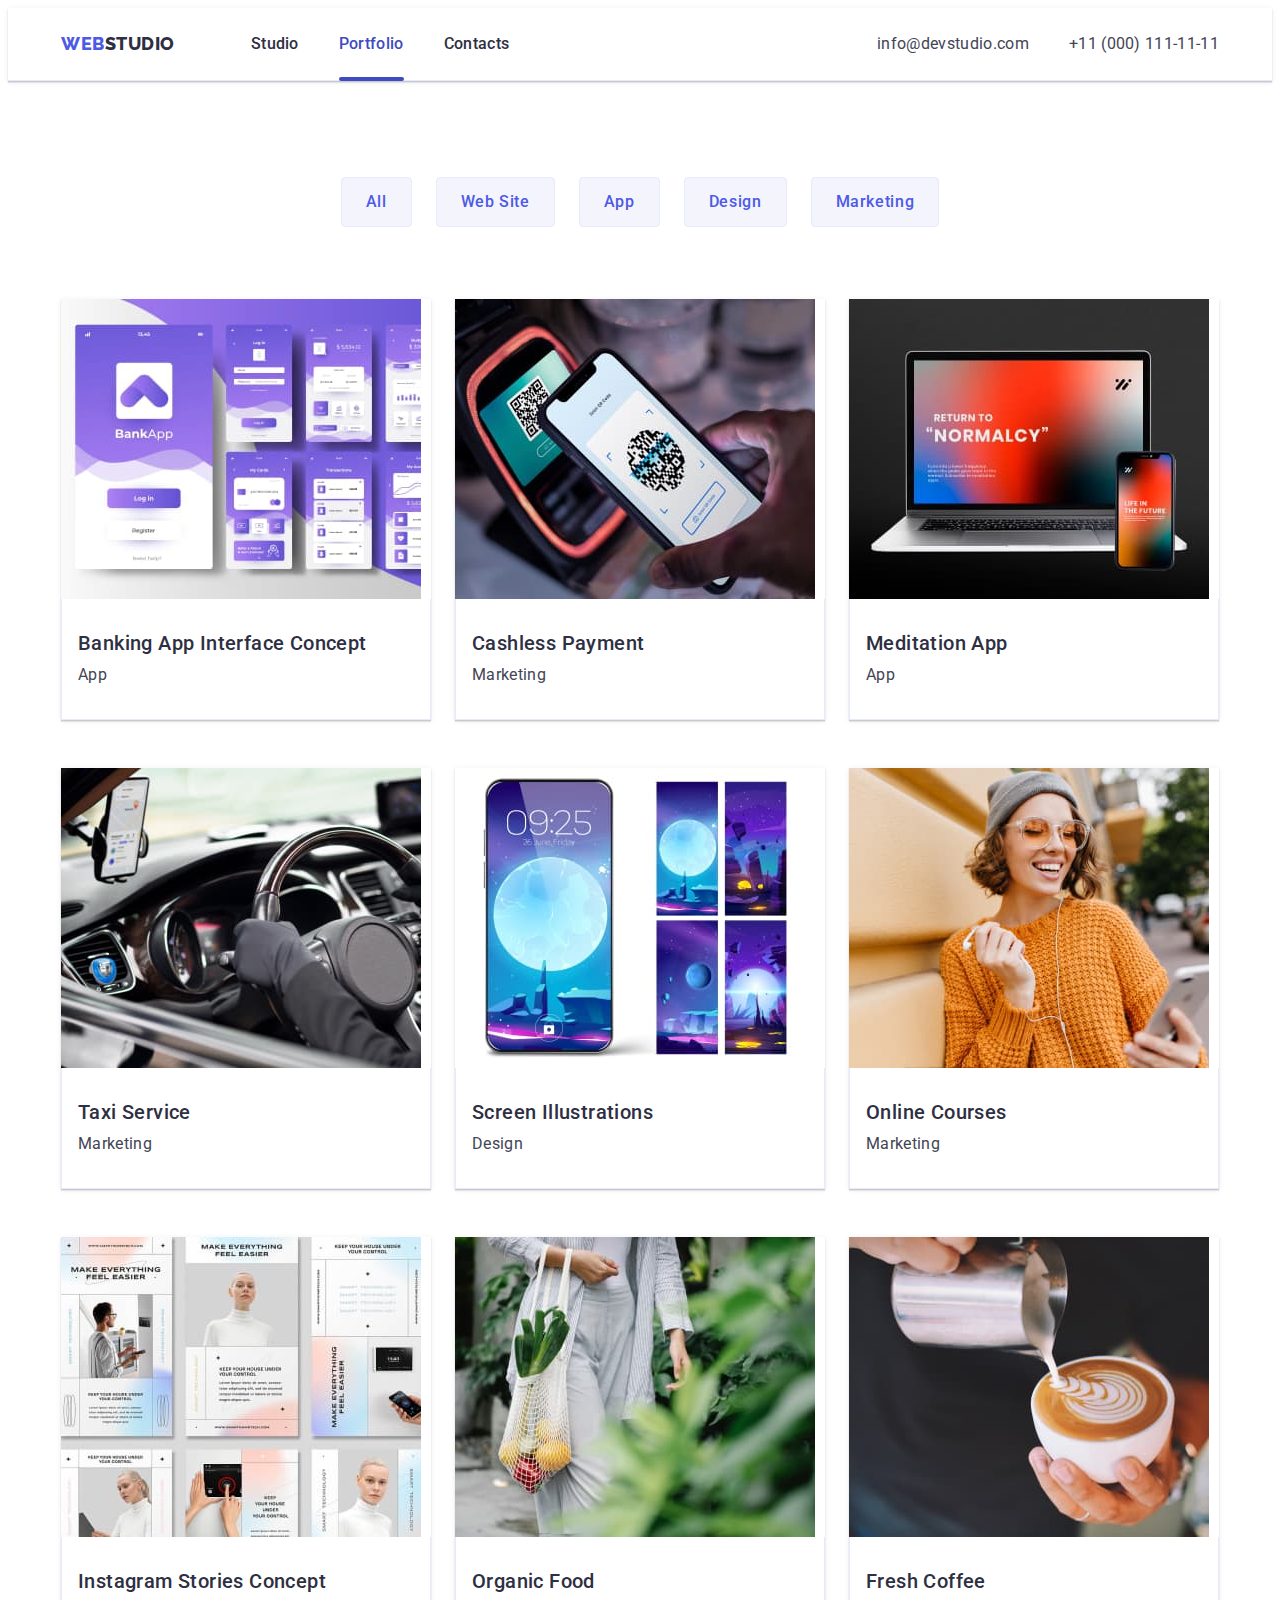
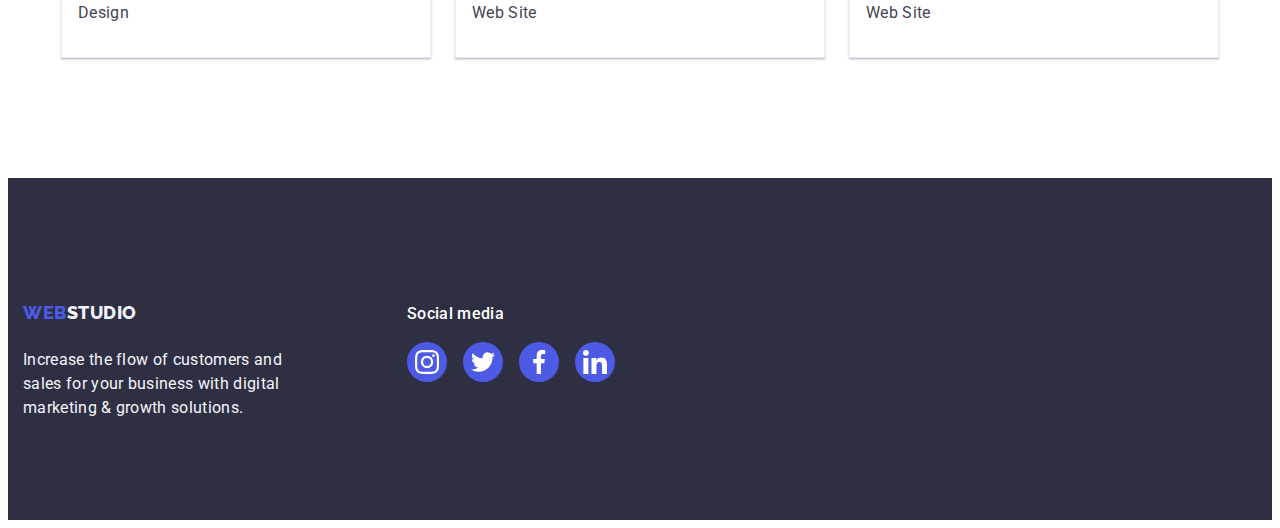
==== portfolio.html @ 6b521612 "+" ====
<!DOCTYPE html>
<html lang="en">
  <head>
    <meta charset="UTF-8" />
    <meta name="viewport" content="width=device-width, initial-scale=1.0" />
    <title>Web Studio</title>
    <link rel="preconnect" href="https://fonts.googleapis.com" />
    <link rel="preconnect" href="https://fonts.gstatic.com" crossorigin />
    <link
      href="https://fonts.googleapis.com/css2?family=Raleway:wght@800&family=Roboto:wght@400;500;700&display=swap"
      rel="stylesheet"
    />
    <link
      rel="stylesheet"
      href="https://cdnjs.cloudflare.com/ajax/libs/modern-normalize/2.0.0/modern-normalize.min.css"
      integrity="sha512-4xo8blKMVCiXpTaLzQSLSw3KFOVPWhm/TRtuPVc4WG6kUgjH6J03IBuG7JZPkcWMxJ5huwaBpOpnwYElP/m6wg=="
      crossorigin="anonymous"
      referrerpolicy="no-referrer"
    />
    <link rel="stylesheet" href="css/styles.css" />
  </head>
  <body>
    <header class="header-content">
      <div class="container header-container">
        <nav class="header-navigation">
          <a href="./index.html" class="header-logo link"
            >Web<span class="header-logo-accent">Studio</span></a
          >
          <ul class="header-list list">
            <li class="header-list-item">
              <a href="./index.html" class="header-list-link link">Studio</a>
            </li>
            <li class="header-list-item">
              <a class="header-list-link link current" href="./portfolio.html"
                ><span class="header-item">Portfolio</span></a
              >
            </li>
            <li class="header-list-item">
              <a class="header-list-link link" href="">Contacts</a>
            </li>
          </ul>
        </nav>
        <address class="address-list-socials">
          <ul class="header-socials list">
            <li class="headr-socials-item">
              <a
                class="header-socials-link link"
                href="mailto:info@devstudio.com"
                >info@devstudio.com</a
              >
            </li>
            <li class="headr-socials-item">
              <a class="header-socials-link link" href="tel:+110001111111"
                >+11 (000) 111-11-11</a
              >
            </li>
          </ul>
        </address>
      </div>
    </header>
    <main>
      <section class="portfolio-content list">
        <div class="container">
          <h1 class="visually-hidden">Projects</h1>
          <ul class="projects-list list">
            <li>
              <button type="button" class="portfolio-item-link">All</button>
            </li>
            <li>
              <button type="button" class="portfolio-item-link">
                Web Site
              </button>
            </li>
            <li>
              <button type="button" class="portfolio-item-link">App</button>
            </li>
            <li>
              <button type="button" class="portfolio-item-link">Design</button>
            </li>
            <li>
              <button type="button" class="portfolio-item-link">
                Marketing
              </button>
            </li>
          </ul>
          <ul class="projects list">
            <li class="projects-item list">
              <a href="" class="link">
                <div class="portfolio-cover">
                <img
                  class="projects-content"
                  src="./images/Bank.jpg"
                  alt="Banking content"
                  width="360"
                />
                <p class="portfolio-cover-text">
                  14 Stylish and User-Friendly App Design Concepts · Task
                  Manager App · Calorie Tracker App · Exotic Fruit Ecommerce
                  App · Cloud Storage App
                </p>
              </div>
                <div class="portfolio-card">
                  <h2 class="content-logo">Banking App Interface Concept</h2>
                  <p class="logo-info">App</p>
                </div>
              </a>
            </li>
            <li class="projects-item list">
              <a href="" class="link">
                  <img
                    class="projects-content"
                    src="./images/Payment.jpg"
                    alt="Payment"
                    width="360"
                  />
                <div class="portfolio-card">
                  <h2 class="content-logo">Cashless Payment</h2>
                  <p class="logo-info">Marketing</p>
                </div>
              </a>
            </li>
            <li class="projects-item list">
              <a href="" class="link"
                ><img
                  class="projects-content"
                  src="./images/Meditation.jpg"
                  alt="Meditation App"
                  width="360"
                />
                <div class="portfolio-card">
                  <h2 class="content-logo">Meditation App</h2>
                  <p class="logo-info">App</p>
                </div>
              </a>
            </li>
            <li class="projects-item list">
              <a href="" class="link"
                ><img
                  class="projects-content"
                  src="./images/Taxi.jpg"
                  alt="Taxi Service"
                  width="360"
                />
                <div class="portfolio-card">
                  <h2 class="content-logo">Taxi Service</h2>
                  <p class="logo-info">Marketing</p>
                </div>
              </a>
            </li>
            <li class="projects-item list">
              <a href="" class="link"
                ><img
                  class="projects-content"
                  src="./images/Screen.jpg"
                  alt="Screen Illustrations"
                  width="360"
                />
                <div class="portfolio-card">
                  <h2 class="content-logo">Screen Illustrations</h2>
                  <p class="logo-info">Design</p>
                </div>
              </a>
            </li>
            <li class="projects-item list">
              <a href="" class="link"
                ><img
                  class="projects-content"
                  src="./images/Courses.jpg"
                  alt="Online Courses"
                  width="360"
                />
                <div class="portfolio-card">
                  <h2 class="content-logo">Online Courses</h2>
                  <p class="logo-info">Marketing</p>
                </div>
              </a>
            </li>
            <li class="projects-item list">
              <a href="" class="link"
                ><img
                  class="projects-content"
                  src="./images/Insta.jpg"
                  alt="Instagram Stories Concept"
                  width="360"
                />
                <div class="portfolio-card">
                  <h2 class="content-logo">Instagram Stories Concept</h2>
                  <p class="logo-info">Design</p>
                </div>
              </a>
            </li>
            <li class="projects-item list">
              <a href="" class="link"
                ><img
                  class="projects-content"
                  src="./images/Food.jpg"
                  alt="Organic Food"
                  width="360"
                />
                <div class="portfolio-card">
                  <h2 class="content-logo">Organic Food</h2>
                  <p class="logo-info">Web Site</p>
                </div>
              </a>
            </li>
            <li class="projects-item list">
              <a href="" class="link"
                ><img
                  class="projects-content"
                  src="./images/Coffee.jpg"
                  alt="Fresh Coffee"
                  width="360"
                />
                <div class="portfolio-card">
                  <h2 class="content-logo">Fresh Coffee</h2>
                  <p class="logo-info">Web Site</p>
                </div>
              </a>
            </li>
          </ul>
        </div>
      </section>
    </main>
    <footer class="footer">
      <div class="container footer-container">
        <div class="footer-main-container">
          <a href="./index.html" class="header-logo link"
            >Web<span class="footer-logo link">Studio</span></a
          >
          <p class="footer-down">
            Increase the flow of customers and sales for your business with
            digital marketing & growth solutions.
          </p>
        </div>
        <div class="social-media-block">
          <p class="social-logo">Social media</p>
          <ul class="social-media-list list">
            <li class="social-media-item">
              <a href="" class="social-media-link">
                <svg class="social-media-icon" width="24" height="24">
                  <use href="./images/icons.svg#icon-instagram-2"></use>
                </svg>
              </a>
            </li>
            <li class="social-media-item">
              <a href="" class="social-media-link">
                <svg class="social-media-icon" width="24" height="24">
                  <use href="./images/icons.svg#icon-twitter-1"></use>
                </svg>
              </a>
            </li>
            <li class="social-media-item">
              <a href="" class="social-media-link">
                <svg class="social-media-icon" width="24" height="24">
                  <use href="./images/icons.svg#icon-facebook-1"></use>
                </svg>
              </a>
            </li>
            <li class="social-media-item">
              <a href="" class="social-media-link">
                <svg class="social-media-icon" width="24" height="24">
                  <use href="./images/icons.svg#icon-linkedin-1"></use>
                </svg>
              </a>
            </li>
          </ul>
        </div>
      </div>
    </footer>
  </body>
</html>
---- css/styles.css ----
:root {
  --accent-color: #2e2f42;
  --item-color: #4d5ae5;
  --hero-color: #ffffff;
  --background-color: #f4f4fd;
  --address-color: #434455;
  --target-color: #404bbf;
}

p,
h1,
h2,
h3,
h4,
h5,
h6 {
  margin-top: 0;
  margin-bottom: 0;
}

ul,
ol {
  margin-top: 0;
  margin-bottom: 0;
  padding-left: 0;
}

img {
  display: block;
}

.visually-hidden {
  position: absolute;
  width: 1px;
  height: 1px;
  margin: -1px;
  border: 0;
  padding: 0;

  white-space: nowrap;
  clip-path: inset(100%);
  clip: rect(0 0 0 0);
  overflow: hidden;
}

.container {
  width: 100%;
  max-width: 1158px;
  padding: 0 15px;
  margin: 0 auto;
}

body {
  font-family: "Roboto", sans-serif;
  color: #434455;
  background-color: #fff;
}

.link {
  text-decoration: none;
}

.list {
  list-style: none;
}

.border-container {
  border-bottom: 1px solid #e7e9fc;
}

/*----------HEADER---------*/

.header-content {
  margin: 0 auto;
  width: 100%;
  max-width: 1440px;
  border-bottom: 1px solid #e7e9fc;
  box-shadow: 0px 1px 6px 0px rgba(46, 47, 66, 0.08),
    0px 1px 1px 0px rgba(46, 47, 66, 0.16),
    0px 2px 1px 0px rgba(46, 47, 66, 0.08);
}

.header-container {
  display: flex;
  align-items: center;
}

.header-navigation {
  display: flex;
  align-items: center;
}

.header-list {
  display: flex;
  gap: 40px;
}

.header-list-item {
  width: calc((100% - 40 * 2) / 3);
}

.header-logo {
  color: var(--item-color);
  font-size: 18px;
  font-weight: 800;
  font-family: "Raleway", sans-serif;
  line-height: 1.17;
  letter-spacing: 0.03em;
  text-transform: uppercase;
  margin-right: 76px;
  padding: 24px 0;
  display: block;
}

.header-logo-accent {
  color: var(--accent-color);
}

.current {
  position: relative;
}

.current::after {
  content: "";
  position: absolute;
  bottom: -1px;
  left: 0;
  width: 100%;
  height: 4px;
  border-radius: 2px;
  background-color: var(--target-color);
}

.header-list-link {
  color: var(--accent-color);
  font-size: 16px;
  font-weight: 500;
  line-height: 1.5;
  letter-spacing: 0.02em;
  display: block;
  transition: color 250ms cubic-bezier(0.4, 0, 0.2, 1);
  padding-bottom: 24px;
  padding-top: 24px;
}

.header-list-link:hover,
.header-list-link:focus {
  color: var(--target-color);
}

.header-list-link:is(:hover, :focus) .current {
  color: var(--target-color);
}

.header-item {
  color: var(--target-color);
}

.address-list-socials {
  font-style: normal;
}

.header-socials {
  display: flex;
  gap: 40px;
}

.header-socials-link {
  color: var(--address-color);
  font-size: 16px;
  font-weight: 400;
  line-height: 1.5;
  letter-spacing: 0.02em;
  padding: 24px 0;
  display: block;
  transition: color 250ms cubic-bezier(0.4, 0, 0.2, 1);
}

.header-socials-link:hover,
.header-socials-link:focus {
  color: #404bbf;
}

.address-list-socials {
  margin-left: auto;
}

/*----------HERO---------*/

.hero {
  background-color: var(--accent-color);
  margin: 0 auto;
  width: 100%;
  max-width: 1440px;
  padding-top: 188px;
  padding-bottom: 188px;
  background-image: linear-gradient(
      rgba(46, 47, 66, 0.7),
      rgba(46, 47, 66, 0.7)
    ),
    url(../images/people-office\ 1.jpg);
  background-repeat: no-repeat;
  background-position: center;
  background-size: cover;
}

.hero-title {
  color: var(--hero-color);
  text-align: center;
  font-size: 56px;
  font-weight: 700;
  line-height: 1.07;
  letter-spacing: 0.02em;
  margin: 0 auto;
  width: 100%;
  max-width: 496px;
  margin-bottom: 48px;
}
.hero-btn {
  color: var(--hero-color);
  font-size: 16px;
  font-family: inherit;
  font-weight: 500;
  line-height: 1.5;
  letter-spacing: 0.04em;
  cursor: pointer;
  background-color: var(--item-color);
  padding: 16px 32px;
  border-radius: 4px;
  display: block;
  margin: 0 auto;
  border: none;
  min-width: 169px;
  transition: background-color 250ms cubic-bezier(0.4, 0, 0.2, 1);
}

.hero-btn:hover,
.hero-btn:focus {
  background-color: var(--target-color);
}

/*----------Advantages---------*/

.advantages {
  background-color: var(--hero-color);
  padding: 120px 0;
}

.advantages-block {
  width: 264px;
  height: 112px;
  border-radius: 4px;
  background-color: var(--background-color);
  margin-bottom: 8px;
  display: flex;
  align-items: center;
  justify-content: center;
}

.advantages-icon {
  fill: var(--accent-color);
}

.advantages-item {
  width: calc((100% - 24px * 3) / 4);
}

.head-list {
  display: flex;
  gap: 24px;
}

.advantages-subtitle {
  color: var(--accent-color);
  font-size: 20px;
  font-weight: 500;
  line-height: 1.2;
  letter-spacing: 0.02em;
  margin-bottom: 8px;
}
.advantages-item-text {
  color: #434455;
  font-size: 16px;
  line-height: 1.5;
  letter-spacing: 0.02em;
}

/*----------Content---------*/

.content-item {
  padding-bottom: 120px;
}

.webcontent-title {
  color: var(--accent-color);
  text-align: center;
  font-size: 36px;
  font-weight: 700;
  line-height: 1.11;
  letter-spacing: 0.02em;
  text-transform: capitalize;
  margin-bottom: 72px;
}

.content-list {
  display: flex;
  gap: 24px;
}

.content-list-img {
  width: calc(100% - 24px * 2) / 3;
}

/* -----TEAM----- */

.our-team {
  background-color: var(--background-color);
  padding-top: 120px;
  padding-bottom: 120px;
}

.team {
  display: flex;
  gap: 24px;
}

.our-team-item {
  width: 40px;
  height: 40px;
}

.our-team-link:hover,
.our-team-link:focus {
  background-color: var(--target-color);
}

.our-team-link {
  width: 100%;
  height: 100%;
  display: flex;
  align-items: center;
  justify-content: center;
  background-color: var(--item-color);
  border-radius: 50%;
  transition: background-color 250ms cubic-bezier(0.4, 0, 0.2, 1);
}

.our-team-icon {
  fill: var(--background-color);
}

.list-team-info {
  background-color: #ffffff;
  border-radius: 0px 0px 4px 4px;
  width: calc((100% - 24px * 3) / 4);
  box-shadow: 0px 2px 1px 0px rgba(46, 47, 66, 0.08),
    0px 1px 1px 0px rgba(46, 47, 66, 0.16),
    0px 1px 6px 0px rgba(46, 47, 66, 0.08);
}

.team-list-item {
  color: var(--accent-color);
  text-align: center;
  font-size: 20px;
  font-weight: 500;
  line-height: 1.2;
  letter-spacing: 0.02em;
  margin-bottom: 8px;
}
.team-item {
  color: #434455;
  text-align: center;
  font-size: 16px;
  line-height: 1.5;
  letter-spacing: 0.02em;
  margin-bottom: 8px;
}

.list-team {
  padding: 32px 0;
  padding-right: 16px;
  padding-left: 16px;
  align-items: center;
  justify-content: center;
}

.team-list-icons {
  display: flex;
  gap: 24px;
  justify-content: center;
}

/* -----Customers----- */

.customers {
  background-color: var(--hero-color);
  padding-top: 120px;
  padding-bottom: 120px;
}

.customers-logo {
  text-align: center;
  font-size: 36px;
  font-style: normal;
  font-weight: 700;
  line-height: 1.11;
  letter-spacing: 0.02em;
  text-transform: capitalize;
}

.customers-container {
  width: 168px;
  height: 88px;
  border-radius: 4px;
  border: 1px solid #8e8f99;
}

.customers-list {
  margin-top: 72px;
  display: flex;
  gap: 24px;
  width: calc(100% - 24px * 5) / 6;
}

.customers-item {
  width: 168px;
  height: 88px;
}

.customers-link {
  width: 100%;
  height: 100%;
  display: flex;
  align-items: center;
  justify-content: center;
  border-radius: 4px;
  border: 1px solid #8e8f99;
  transition: border-color 250ms;
  animation-timing-function: cubic-bezier(0.4, 0, 0.2, 1);
}

.customers-icon {
  transition: fill 250ms;
  animation-timing-function: cubic-bezier(0.4, 0, 0.2, 1);
}

.customers-link:is(:hover, :focus) .customers-icon {
  fill: var(--target-color);
}

.customers-link:is(:hover, :focus) {
  border-color: var(--target-color);
}

.customers-icon {
  fill: #8e8f99;
}

/* -----FOOTER----- */

.footer {
  background-color: var(--accent-color);
  padding-top: 100px;
  padding-bottom: 100px;
}

.social-logo {
  color: var(--hero-color);
  font-size: 16px;
  font-style: normal;
  font-weight: 500;
  line-height: 1.5;
  letter-spacing: 0.02em;
  margin-bottom: 16px;
}

.social-media-list {
  display: flex;
  gap: 16px;
}

.social-media-link {
  width: 100%;
  height: 100%;
  display: flex;
  align-items: center;
  justify-content: center;
  border-radius: 50%;
  background-color: var(--item-color);
  transition: background-color 250ms;
  animation-timing-function: cubic-bezier(0.4, 0, 0.2, 1);
}

.social-media-link:hover,
.social-media-link:focus {
  background-color: var(--target-color);
}

.social-media-item {
  width: 40px;
  height: 40px;
}
.social-media-icon {
  fill: var(--hero-color);
}

.header-logo {
  display: inline-block;
}

.footer-logo {
  color: var(--background-color);
  font-size: 18px;
  font-family: Raleway;
  font-weight: 800;
  line-height: 1.16;
  letter-spacing: 0.03em;
  text-transform: uppercase;
}

.footer-down {
  color: var(--background-color);
  font-size: 16px;
  line-height: 1.5;
  letter-spacing: 0.02em;
  max-width: 264px;
}

.footer-container {
  display: flex;
  align-items: baseline;
  margin-right: 120px;
}

.footer-main-container {
  display: block;
  padding-right: 120px;
}

/*----------Portfolio---------*/

.portfolio-content {
  padding-top: 96px;
  padding-bottom: 120px;
}

/* -----Projects----- */

.projects-list {
  display: flex;
  gap: 24px;
  margin-bottom: 72px;
  justify-content: center;
}

.portfolio-cover {
  position: relative;
  overflow: hidden;
}

.portfolio-cover:hover .portfolio-cover-text {
  transform: translateY(0);
}

.portfolio-cover-text {
  color: var(--background-color);
  top: 0;
  left: 0;
  height: 100%;
  padding: 40px 32px 0 32px;
  font-size: 16px;
  font-style: normal;
  font-weight: 400;
  line-height: 1.5;
  letter-spacing: 0.02em;
  position: absolute;
  background-color: var(--item-color);
  transform: translateY(100%);
  transition: transform 250ms;
  animation-timing-function: cubic-bezier(0.4, 0, 0.2, 1);
}

.portfolio-item-link {
  color: var(--item-color);
  text-align: center;
  font-size: 16px;
  font-family: inherit;
  font-style: normal;
  font-weight: 500;
  line-height: 1.5;
  letter-spacing: 0.04em;
  cursor: pointer;
  background-color: var(--background-color);
  border: 1px solid #e7e9fc;
  display: block;
  padding: 12px 24px;
  border-radius: 4px;
  transition: background-color 250ms cubic-bezier(0.4, 0, 0.2, 1);
}

.portfolio-item-link:hover,
.portfolio-item-link:focus {
  color: #ffffff;
  background-color: #404bbf;
  border: 1px solid transparent;
  box-shadow: 0px 3px 1px rgba(0, 0, 0, 0.1), 0px 2px 1px rgba(0, 0, 0, 0.08),
    0px 2px 2px rgba(0, 0, 0, 0.12);
}

.projects-item {
  background-color: #fff;
  width: calc((100% - 48px) / 3);
  box-shadow: 0px 2px 1px 0px rgba(46, 47, 66, 0.08),
    0px 1px 1px 0px rgba(46, 47, 66, 0.16),
    0px 1px 6px 0px rgba(46, 47, 66, 0.08);
}
.content-logo {
  color: var(--accent-color);
  font-size: 20px;
  font-weight: 500;
  line-height: 1.2;
  letter-spacing: 0.02em;
  margin-bottom: 8px;
}
.logo-info {
  color: var(--address-color);
  font-size: 16px;
  font-weight: 400;
  line-height: 1.5;
  letter-spacing: 0.02em;
}

.projects {
  display: flex;
  flex-wrap: wrap;
  gap: 48px 24px;
}

.link {
  transition: box-shadow 250ms cubic-bezier(0.4, 0, 0.2, 1);
}

.portfolio-card {
  padding: 32px 16px;
  border: 1px solid #e7e9fc;
  border-top: none;
}

/* -----Modal----- */

.backdrop {
  position: fixed;
  width: 100%;
  height: 100%;
  top: 0;
  background-color: rgba(46, 47, 66, 0.4);
  transition: opacity 300ms linear, visibility 400ms linear;
}

.modal {
  width: 408px;
  min-height: 584px;
  background-color: #fcfcfc;
  border-radius: 4px;
  box-shadow: 0px 2px 1px 0px rgba(0, 0, 0, 0.2),
    0px 1px 3px 0px rgba(0, 0, 0, 0.12), 0px 1px 1px 0px rgba(0, 0, 0, 0.14);
  position: absolute;
  top: 50%;
  left: 50%;
  transform: translate(-50%, -50%) scaleY(1);
  transition: transform 300ms linear;
}

.backdrop.is-hidden .modal {
  transform: translate(-50%, -50%) scaleY(0);
}

.modal-close-btn {
  border: none;
  position: absolute;
  width: 24px;
  height: 24px;
  top: 24px;
  right: 24px;
  display: flex;
  align-items: center;
  justify-content: center;
  border-radius: 50%;
  cursor: pointer;
  transition: background-color 250ms;
  animation-timing-function: cubic-bezier(0.4, 0, 0.2, 1);
}

.modal-close-icon {
  fill: var(--accent-color);
  transition: background-color 250ms;
  animation-timing-function: cubic-bezier(0.4, 0, 0.2, 1);
}

.modal-close-btn:is(:hover, :focus) .modal-close-icon {
  fill: var(--hero-color);
}

.modal-close-btn:is(:hover, :focus) {
  background-color: var(--target-color);
}

.is-hidden {
  opacity: 0;
  visibility: hidden;
  pointer-events: none;
}
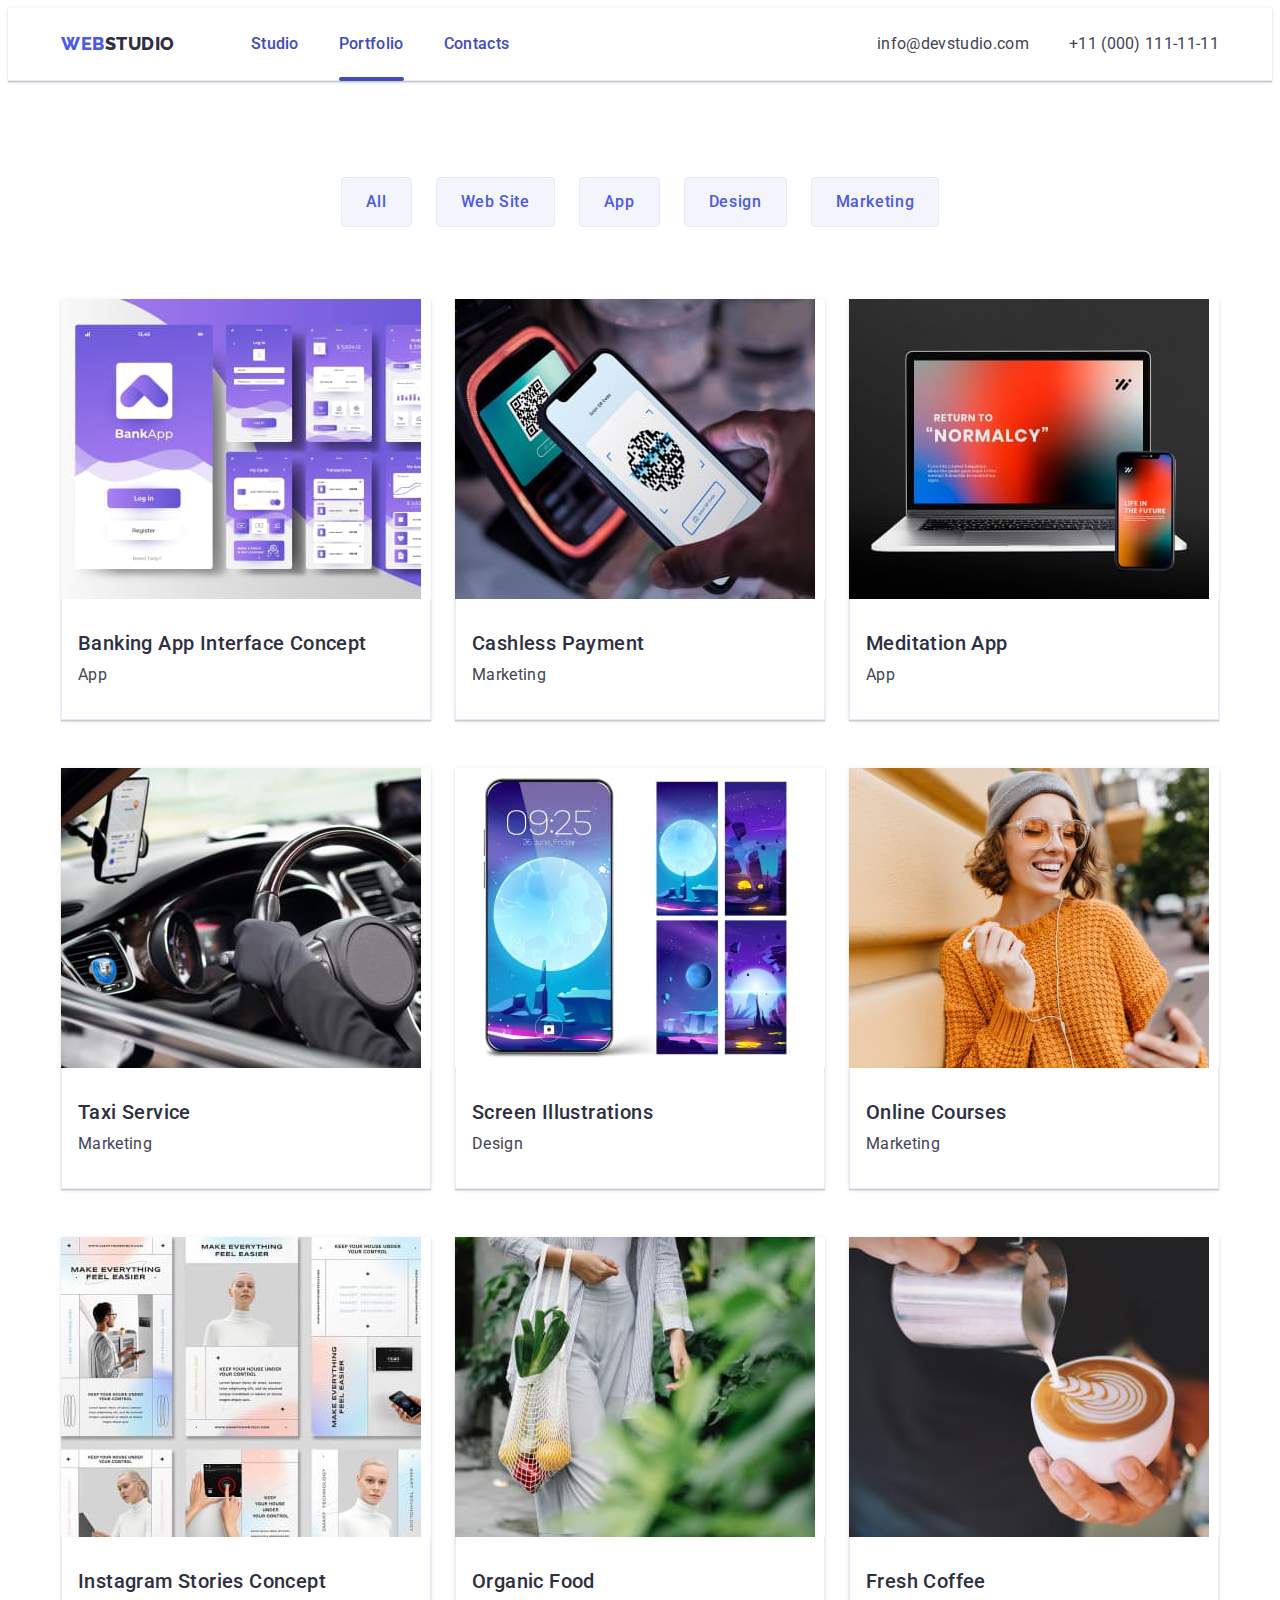
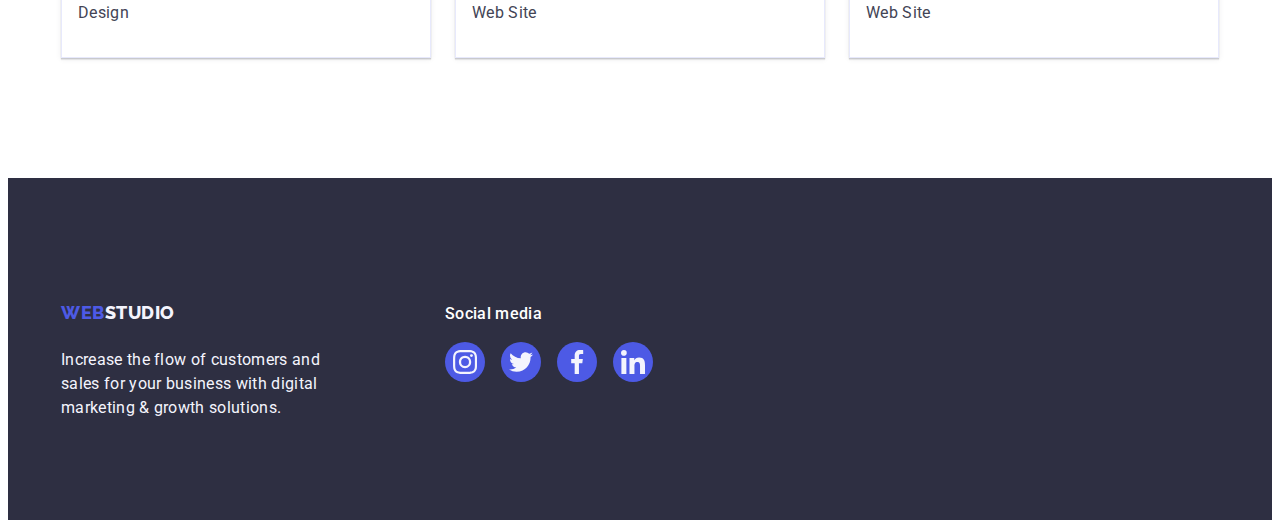
==== commit 6e8dcb1a: "+" ====
--- a/portfolio.html
+++ b/portfolio.html
@@ -64,23 +64,19 @@
           <h1 class="visually-hidden">Projects</h1>
           <ul class="projects-list list">
             <li>
-              <button type="button" class="portfolio-item-link">All</button>
-            </li>
-            <li>
-              <button type="button" class="portfolio-item-link">
-                Web Site
-              </button>
-            </li>
-            <li>
-              <button type="button" class="portfolio-item-link">App</button>
-            </li>
-            <li>
-              <button type="button" class="portfolio-item-link">Design</button>
-            </li>
-            <li>
-              <button type="button" class="portfolio-item-link">
-                Marketing
-              </button>
+             <a href="" class="portfolio-item-link link">All</a>
+            </li>
+            <li>
+              <a href="" class="portfolio-item-link link">Web Site</a>
+            </li>
+            <li>
+              <a href="" class="portfolio-item-link link">App</a>
+            </li>
+            <li>
+              <a href="" class="portfolio-item-link link">Design</a>
+            </li>
+            <li>
+              <a href="" class="portfolio-item-link link">Marketing</a>
             </li>
           </ul>
           <ul class="projects list">
--- a/css/styles.css
+++ b/css/styles.css
@@ -5,6 +5,7 @@
   --background-color: #f4f4fd;
   --address-color: #434455;
   --target-color: #404bbf;
+  --border-color: #8e8f99;
 }
 
 p,
@@ -132,7 +133,7 @@
 }
 
 .header-list-link {
-  color: var(--accent-color);
+  color: var(--target-color);
   font-size: 16px;
   font-weight: 500;
   line-height: 1.5;
@@ -197,8 +198,7 @@
   background-image: linear-gradient(
       rgba(46, 47, 66, 0.7),
       rgba(46, 47, 66, 0.7)
-    ),
-    url(../images/people-office\ 1.jpg);
+    ), url(../images/people-office\ 1.jpg);
   background-repeat: no-repeat;
   background-position: center;
   background-size: cover;
@@ -399,6 +399,7 @@
 }
 
 .customers-logo {
+  color: var(--accent-color);
   text-align: center;
   font-size: 36px;
   font-style: normal;
@@ -406,6 +407,7 @@
   line-height: 1.11;
   letter-spacing: 0.02em;
   text-transform: capitalize;
+  margin-bottom: 72px;
 }
 
 .customers-container {
@@ -416,7 +418,6 @@
 }
 
 .customers-list {
-  margin-top: 72px;
   display: flex;
   gap: 24px;
   width: calc(100% - 24px * 5) / 6;
@@ -434,7 +435,7 @@
   align-items: center;
   justify-content: center;
   border-radius: 4px;
-  border: 1px solid #8e8f99;
+  border: 1px solid var(--border-color);
   transition: border-color 250ms;
   animation-timing-function: cubic-bezier(0.4, 0, 0.2, 1);
 }
@@ -453,7 +454,7 @@
 }
 
 .customers-icon {
-  fill: #8e8f99;
+  fill: currentColor;
 }
 
 /* -----FOOTER----- */
@@ -493,7 +494,7 @@
 
 .social-media-link:hover,
 .social-media-link:focus {
-  background-color: var(--target-color);
+  background-color: #31d0aa;
 }
 
 .social-media-item {
@@ -501,7 +502,7 @@
   height: 40px;
 }
 .social-media-icon {
-  fill: var(--hero-color);
+  fill: var(--background-color);
 }
 
 .header-logo {
@@ -529,12 +530,11 @@
 .footer-container {
   display: flex;
   align-items: baseline;
-  margin-right: 120px;
 }
 
 .footer-main-container {
   display: block;
-  padding-right: 120px;
+  margin-right: 120px;
 }
 
 /*----------Portfolio---------*/
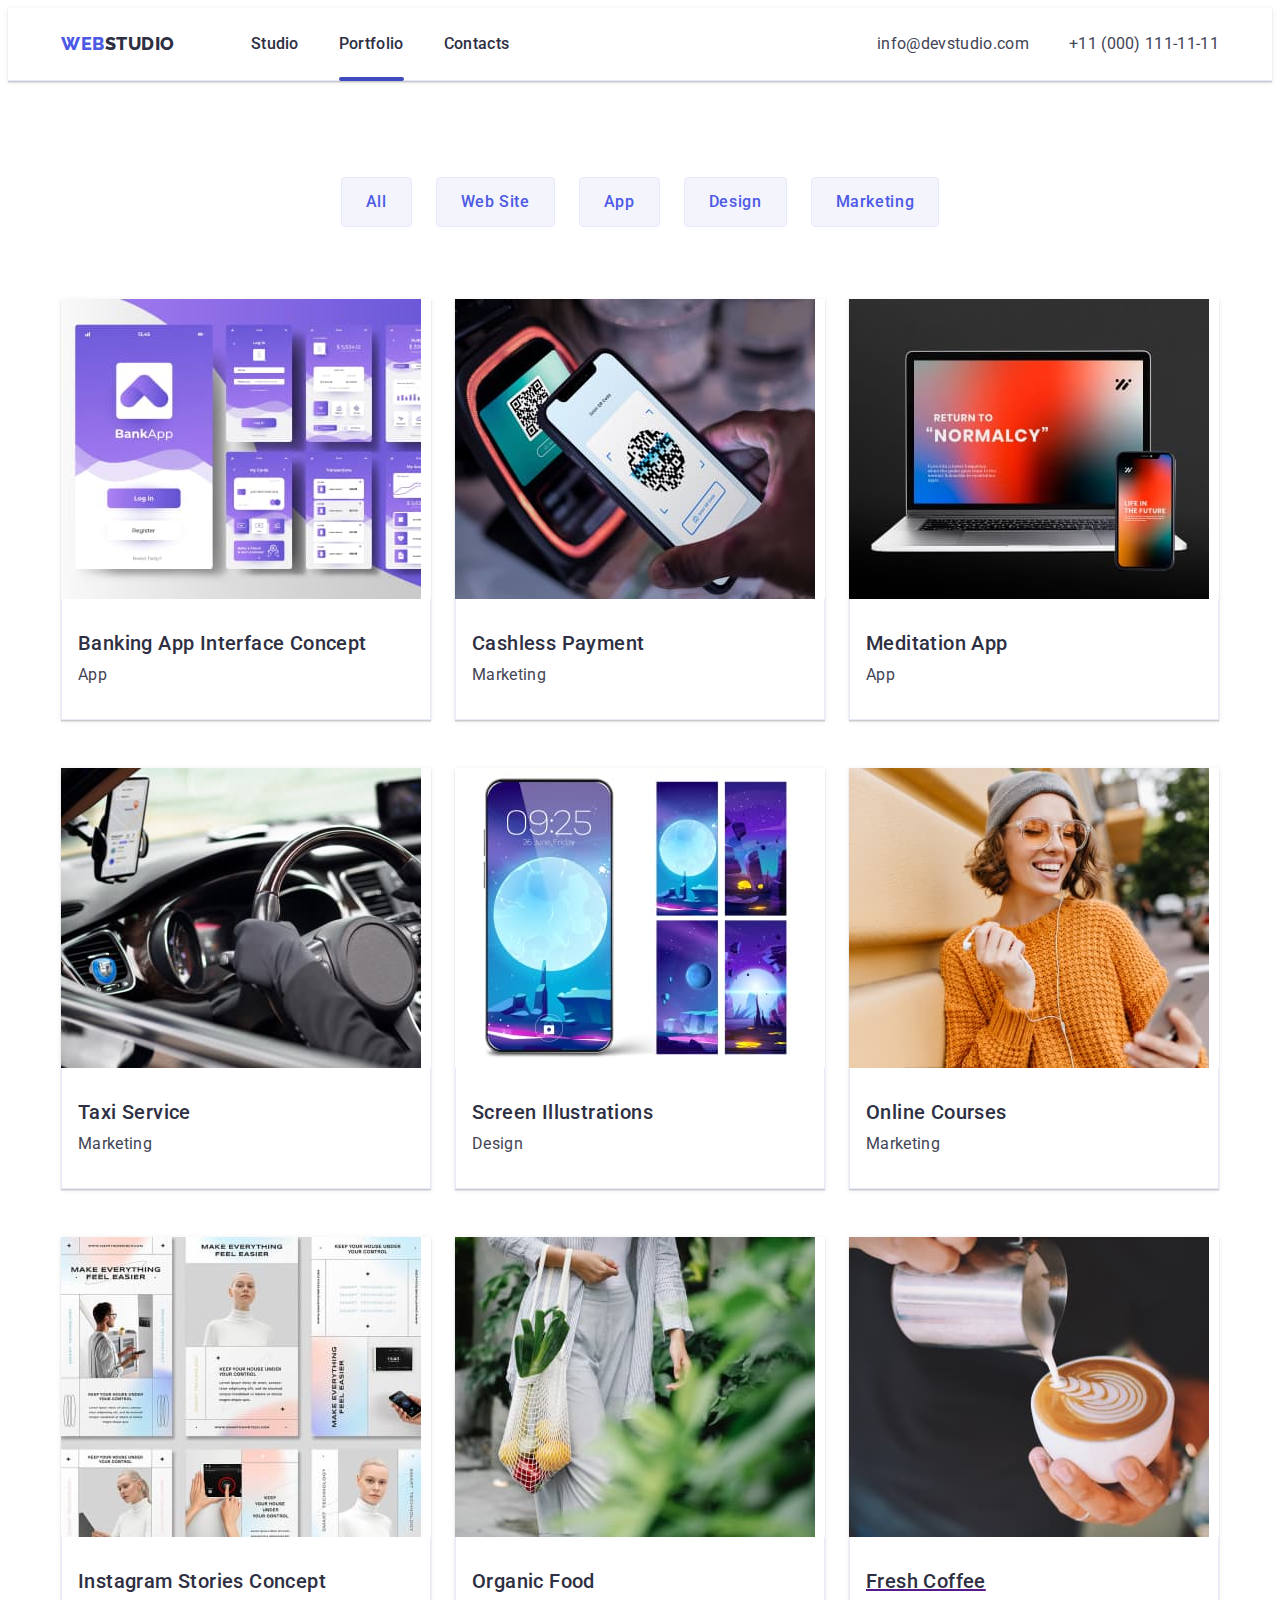
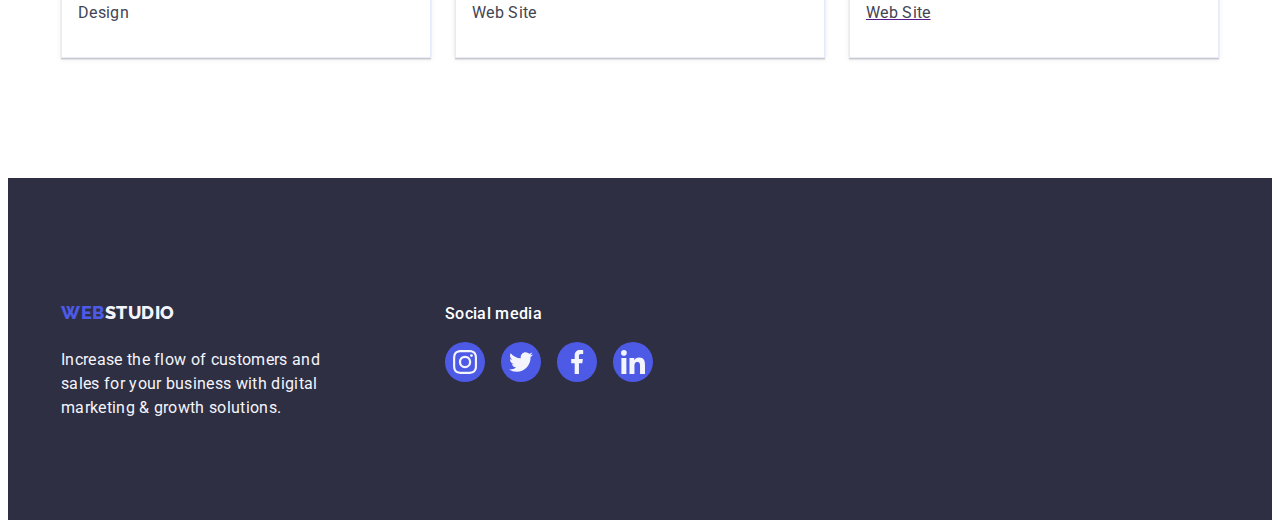
==== commit 46ea8704: "+" ====
--- a/portfolio.html
+++ b/portfolio.html
@@ -32,7 +32,7 @@
             </li>
             <li class="header-list-item">
               <a class="header-list-link link current" href="./portfolio.html"
-                ><span class="header-item">Portfolio</span></a
+                >Portfolio</a
               >
             </li>
             <li class="header-list-item">
@@ -200,7 +200,7 @@
               </a>
             </li>
             <li class="projects-item list">
-              <a href="" class="link"
+              <a href="" class="projects-link"
                 ><img
                   class="projects-content"
                   src="./images/Coffee.jpg"
--- a/css/styles.css
+++ b/css/styles.css
@@ -119,6 +119,7 @@
 
 .current {
   position: relative;
+  color: var(--target-color);
 }
 
 .current::after {
@@ -133,7 +134,7 @@
 }
 
 .header-list-link {
-  color: var(--target-color);
+  color: var(--accent-color);
   font-size: 16px;
   font-weight: 500;
   line-height: 1.5;
@@ -142,6 +143,8 @@
   transition: color 250ms cubic-bezier(0.4, 0, 0.2, 1);
   padding-bottom: 24px;
   padding-top: 24px;
+  transition: box-shadow 250ms cubic-bezier(0.4, 0, 0.2, 1);
+
 }
 
 .header-list-link:hover,
@@ -198,7 +201,8 @@
   background-image: linear-gradient(
       rgba(46, 47, 66, 0.7),
       rgba(46, 47, 66, 0.7)
-    ), url(../images/people-office\ 1.jpg);
+    ),
+    url(../images/people-office.jpg);
   background-repeat: no-repeat;
   background-position: center;
   background-size: cover;
@@ -378,8 +382,6 @@
 
 .list-team {
   padding: 32px 0;
-  padding-right: 16px;
-  padding-left: 16px;
   align-items: center;
   justify-content: center;
 }
@@ -429,6 +431,7 @@
 }
 
 .customers-link {
+  color: var(--border-color);
   width: 100%;
   height: 100%;
   display: flex;
@@ -488,8 +491,7 @@
   justify-content: center;
   border-radius: 50%;
   background-color: var(--item-color);
-  transition: background-color 250ms;
-  animation-timing-function: cubic-bezier(0.4, 0, 0.2, 1);
+  transition: background-color 250ms cubic-bezier(0.4, 0, 0.2, 1);
 }
 
 .social-media-link:hover,
@@ -584,7 +586,6 @@
   color: var(--item-color);
   text-align: center;
   font-size: 16px;
-  font-family: inherit;
   font-style: normal;
   font-weight: 500;
   line-height: 1.5;
@@ -636,7 +637,7 @@
   gap: 48px 24px;
 }
 
-.link {
+.projects-link {
   transition: box-shadow 250ms cubic-bezier(0.4, 0, 0.2, 1);
 }
 
@@ -654,7 +655,8 @@
   height: 100%;
   top: 0;
   background-color: rgba(46, 47, 66, 0.4);
-  transition: opacity 300ms linear, visibility 400ms linear;
+  transition: opacity 250ms cubic-bezier(0.4, 0, 0.2, 1),
+    visibility 250ms cubic-bezier(0.4, 0, 0.2, 1);
 }
 
 .modal {
@@ -668,7 +670,7 @@
   top: 50%;
   left: 50%;
   transform: translate(-50%, -50%) scaleY(1);
-  transition: transform 300ms linear;
+  transition: transform 250ms cubic-bezier(0.4, 0, 0.2, 1);
 }
 
 .backdrop.is-hidden .modal {
@@ -676,8 +678,10 @@
 }
 
 .modal-close-btn {
-  border: none;
+  background-color: #e7e9fc;
+  border: 1px solid rgba(0, 0, 0, 0.1);
   position: absolute;
+  padding: 0;
   width: 24px;
   height: 24px;
   top: 24px;
@@ -695,6 +699,7 @@
   fill: var(--accent-color);
   transition: background-color 250ms;
   animation-timing-function: cubic-bezier(0.4, 0, 0.2, 1);
+  transition: fill 250ms cubic-bezier(0.4, 0, 0.2, 1);
 }
 
 .modal-close-btn:is(:hover, :focus) .modal-close-icon {
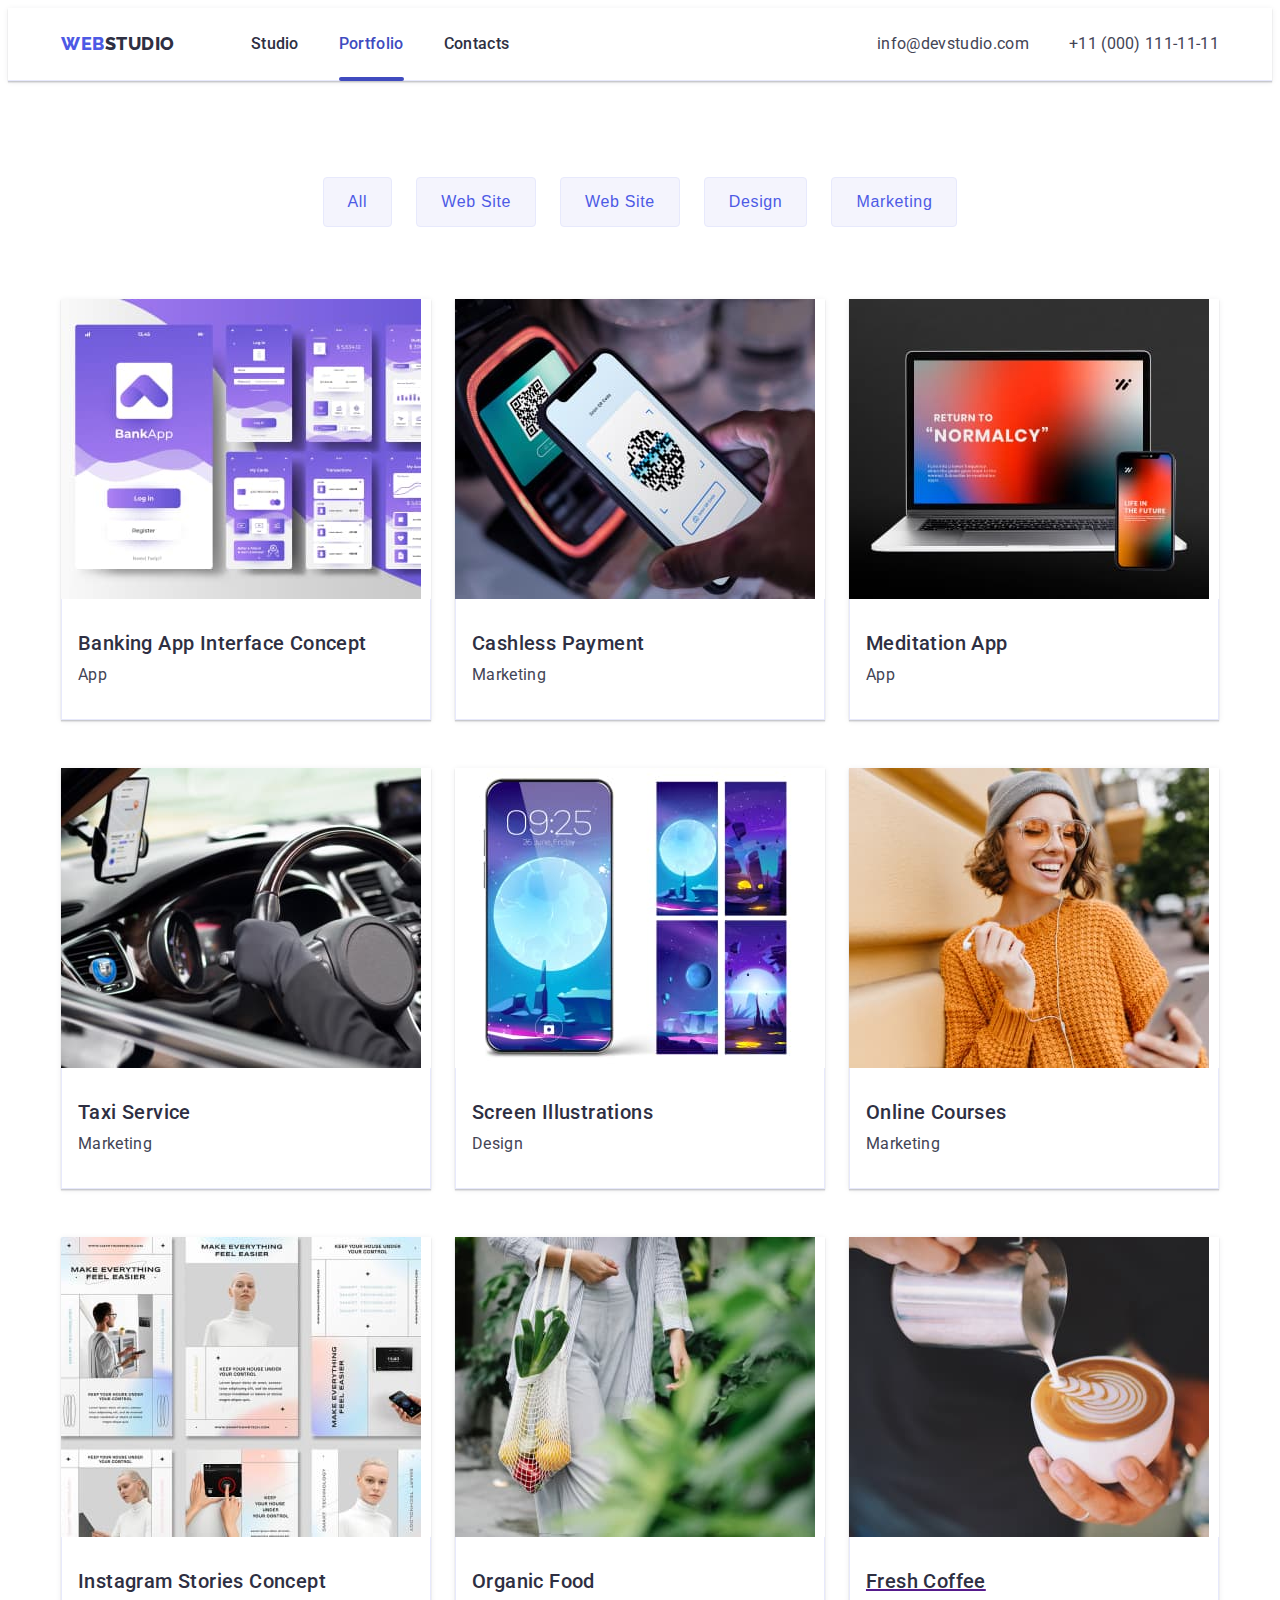
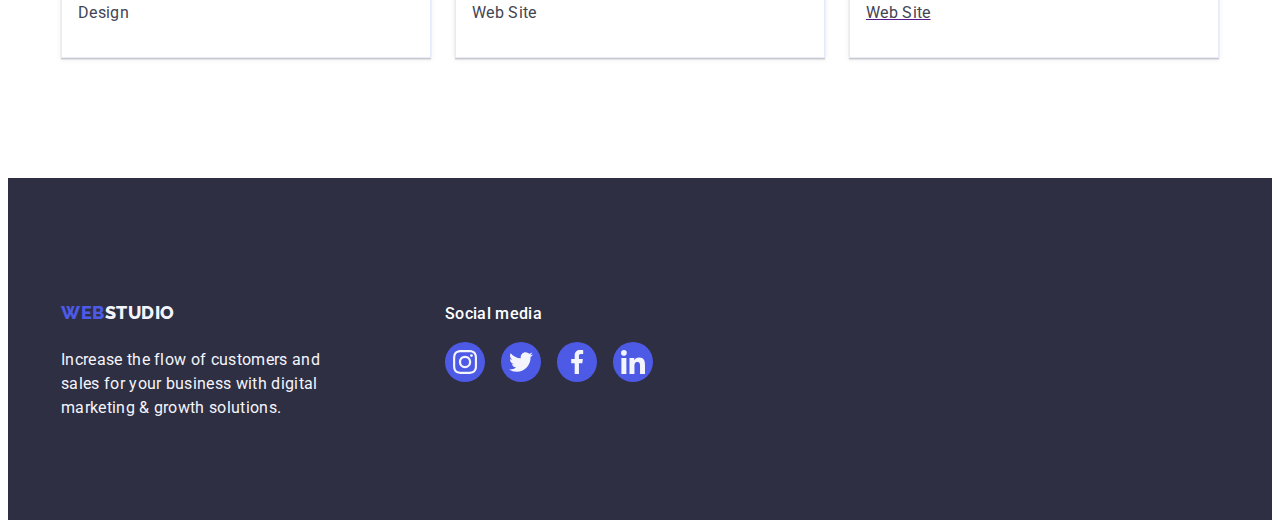
==== commit 6b79fe45: "+" ====
--- a/portfolio.html
+++ b/portfolio.html
@@ -64,19 +64,19 @@
           <h1 class="visually-hidden">Projects</h1>
           <ul class="projects-list list">
             <li>
-             <a href="" class="portfolio-item-link link">All</a>
-            </li>
-            <li>
-              <a href="" class="portfolio-item-link link">Web Site</a>
-            </li>
-            <li>
-              <a href="" class="portfolio-item-link link">App</a>
-            </li>
-            <li>
-              <a href="" class="portfolio-item-link link">Design</a>
-            </li>
-            <li>
-              <a href="" class="portfolio-item-link link">Marketing</a>
+             <button type="button" class="portfolio-item-link link">All</button>
+            </li>
+            <li>
+              <button type="button" class="portfolio-item-link link">Web Site</button>
+            </li>
+            <li>
+              <button type="button" class="portfolio-item-link link">Web Site</button>
+            </li>
+            <li>
+              <button type="button" class="portfolio-item-link link">Design</button>
+            </li>
+            <li>
+              <button type="button" class="portfolio-item-link link">Marketing</button>
             </li>
           </ul>
           <ul class="projects list">
--- a/css/styles.css
+++ b/css/styles.css
@@ -143,8 +143,7 @@
   transition: color 250ms cubic-bezier(0.4, 0, 0.2, 1);
   padding-bottom: 24px;
   padding-top: 24px;
-  transition: box-shadow 250ms cubic-bezier(0.4, 0, 0.2, 1);
-
+  transition: box-shadow 250ms, cubic-bezier(0.4, 0, 0.2, 1);
 }
 
 .header-list-link:hover,
@@ -152,11 +151,8 @@
   color: var(--target-color);
 }
 
-.header-list-link:is(:hover, :focus) .current {
-  color: var(--target-color);
-}
-
-.header-item {
+.header-list-link:is(:hover, :focus),
+.current {
   color: var(--target-color);
 }
 
@@ -439,11 +435,12 @@
   justify-content: center;
   border-radius: 4px;
   border: 1px solid var(--border-color);
-  transition: border-color 250ms;
-  animation-timing-function: cubic-bezier(0.4, 0, 0.2, 1);
+  transition: border-color 250ms cubic-bezier(0.4, 0, 0.2, 1),
+    color 250ms cubic-bezier(0.4, 0, 0.2, 1);
 }
 
 .customers-icon {
+  fill: currentColor;
   transition: fill 250ms;
   animation-timing-function: cubic-bezier(0.4, 0, 0.2, 1);
 }
@@ -452,10 +449,11 @@
   fill: var(--target-color);
 }
 
-.customers-link:is(:hover, :focus) {
+.customers-link:hover,
+.customers-link:focus {
+  color: var(--target-color);
   border-color: var(--target-color);
 }
-
 .customers-icon {
   fill: currentColor;
 }
@@ -561,7 +559,7 @@
 }
 
 .portfolio-cover:hover .portfolio-cover-text {
-  transform: translateY(0);
+  transform: translateY(0%);
 }
 
 .portfolio-cover-text {
@@ -681,6 +679,7 @@
   background-color: #e7e9fc;
   border: 1px solid rgba(0, 0, 0, 0.1);
   position: absolute;
+  border: none;
   padding: 0;
   width: 24px;
   height: 24px;
@@ -691,8 +690,8 @@
   justify-content: center;
   border-radius: 50%;
   cursor: pointer;
-  transition: background-color 250ms;
-  animation-timing-function: cubic-bezier(0.4, 0, 0.2, 1);
+  transition: background-color 250ms cubic-bezier(0.4, 0, 0.2, 1),
+    border 250ms cubic-bezier(0.4, 0, 0.2, 1);
 }
 
 .modal-close-icon {
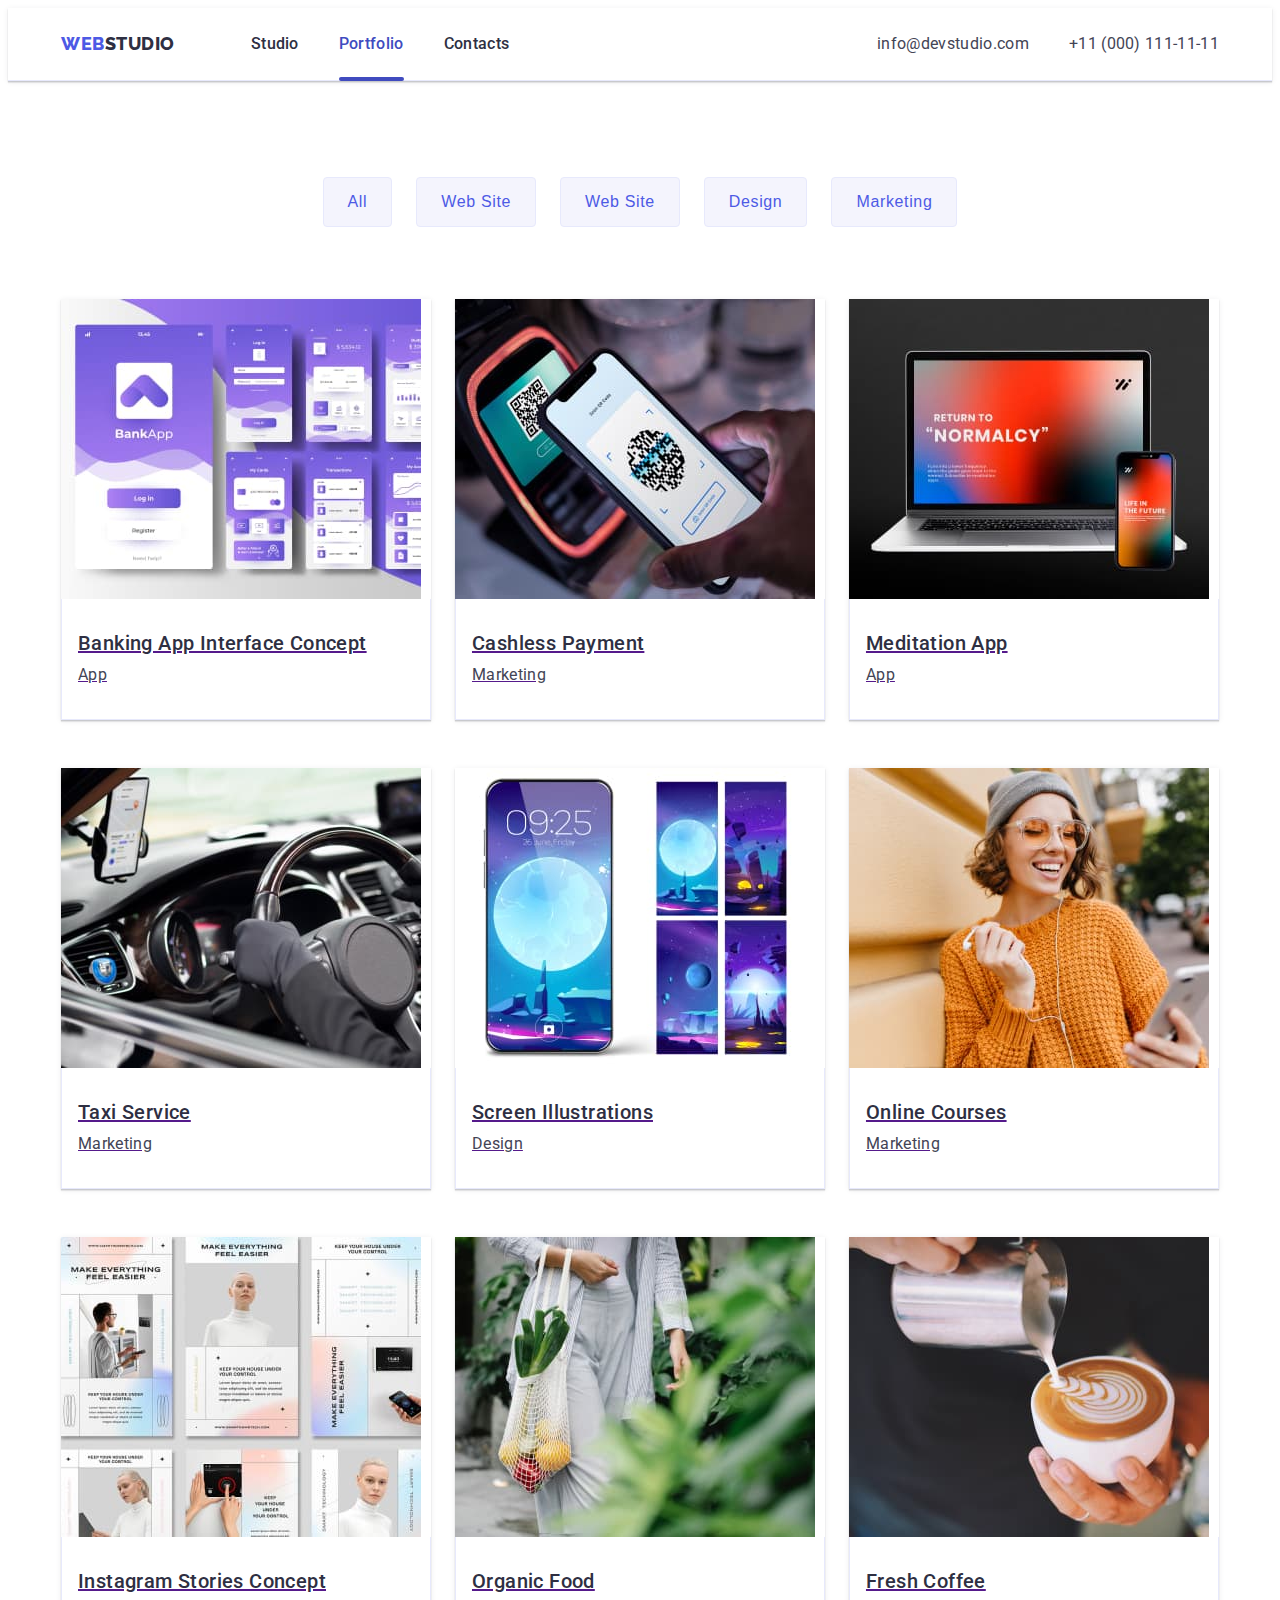
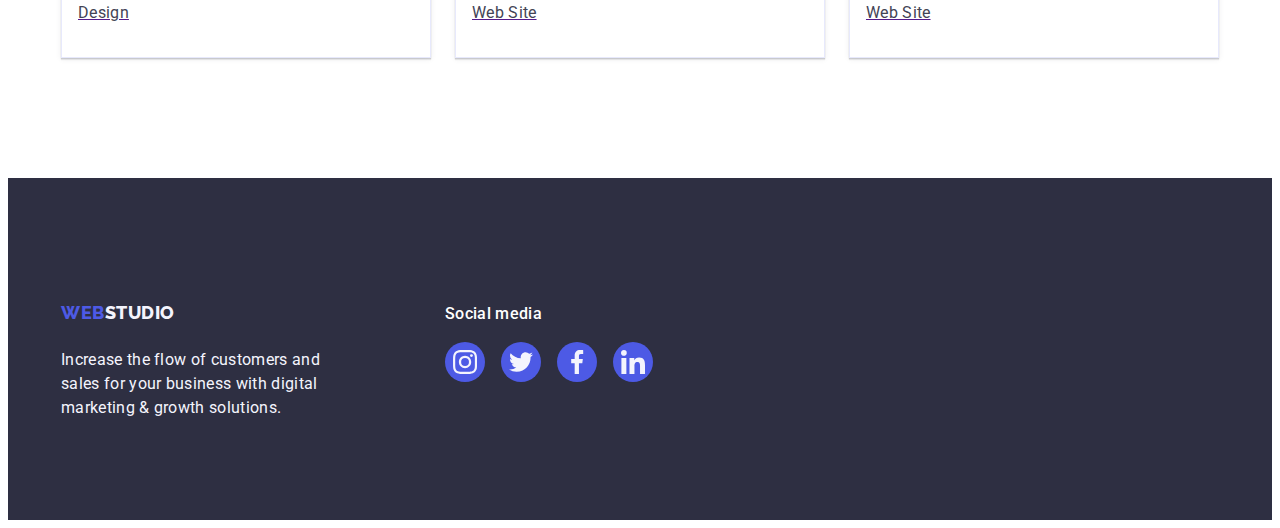
==== commit 9d76a919: "+" ====
--- a/portfolio.html
+++ b/portfolio.html
@@ -81,7 +81,7 @@
           </ul>
           <ul class="projects list">
             <li class="projects-item list">
-              <a href="" class="link">
+              <a href="" class="projects-link">
                 <div class="portfolio-cover">
                 <img
                   class="projects-content"
@@ -102,7 +102,7 @@
               </a>
             </li>
             <li class="projects-item list">
-              <a href="" class="link">
+              <a href="" class="projects-link">
                   <img
                     class="projects-content"
                     src="./images/Payment.jpg"
@@ -116,7 +116,7 @@
               </a>
             </li>
             <li class="projects-item list">
-              <a href="" class="link"
+              <a href="" class="projects-link"
                 ><img
                   class="projects-content"
                   src="./images/Meditation.jpg"
@@ -130,7 +130,7 @@
               </a>
             </li>
             <li class="projects-item list">
-              <a href="" class="link"
+              <a href="" class="projects-link"
                 ><img
                   class="projects-content"
                   src="./images/Taxi.jpg"
@@ -144,7 +144,7 @@
               </a>
             </li>
             <li class="projects-item list">
-              <a href="" class="link"
+              <a href="" class="projects-link"
                 ><img
                   class="projects-content"
                   src="./images/Screen.jpg"
@@ -158,7 +158,7 @@
               </a>
             </li>
             <li class="projects-item list">
-              <a href="" class="link"
+              <a href="" class="projects-link"
                 ><img
                   class="projects-content"
                   src="./images/Courses.jpg"
@@ -172,7 +172,7 @@
               </a>
             </li>
             <li class="projects-item list">
-              <a href="" class="link"
+              <a href="" class="projects-link"
                 ><img
                   class="projects-content"
                   src="./images/Insta.jpg"
@@ -186,7 +186,7 @@
               </a>
             </li>
             <li class="projects-item list">
-              <a href="" class="link"
+              <a href="" class="projects-link"
                 ><img
                   class="projects-content"
                   src="./images/Food.jpg"
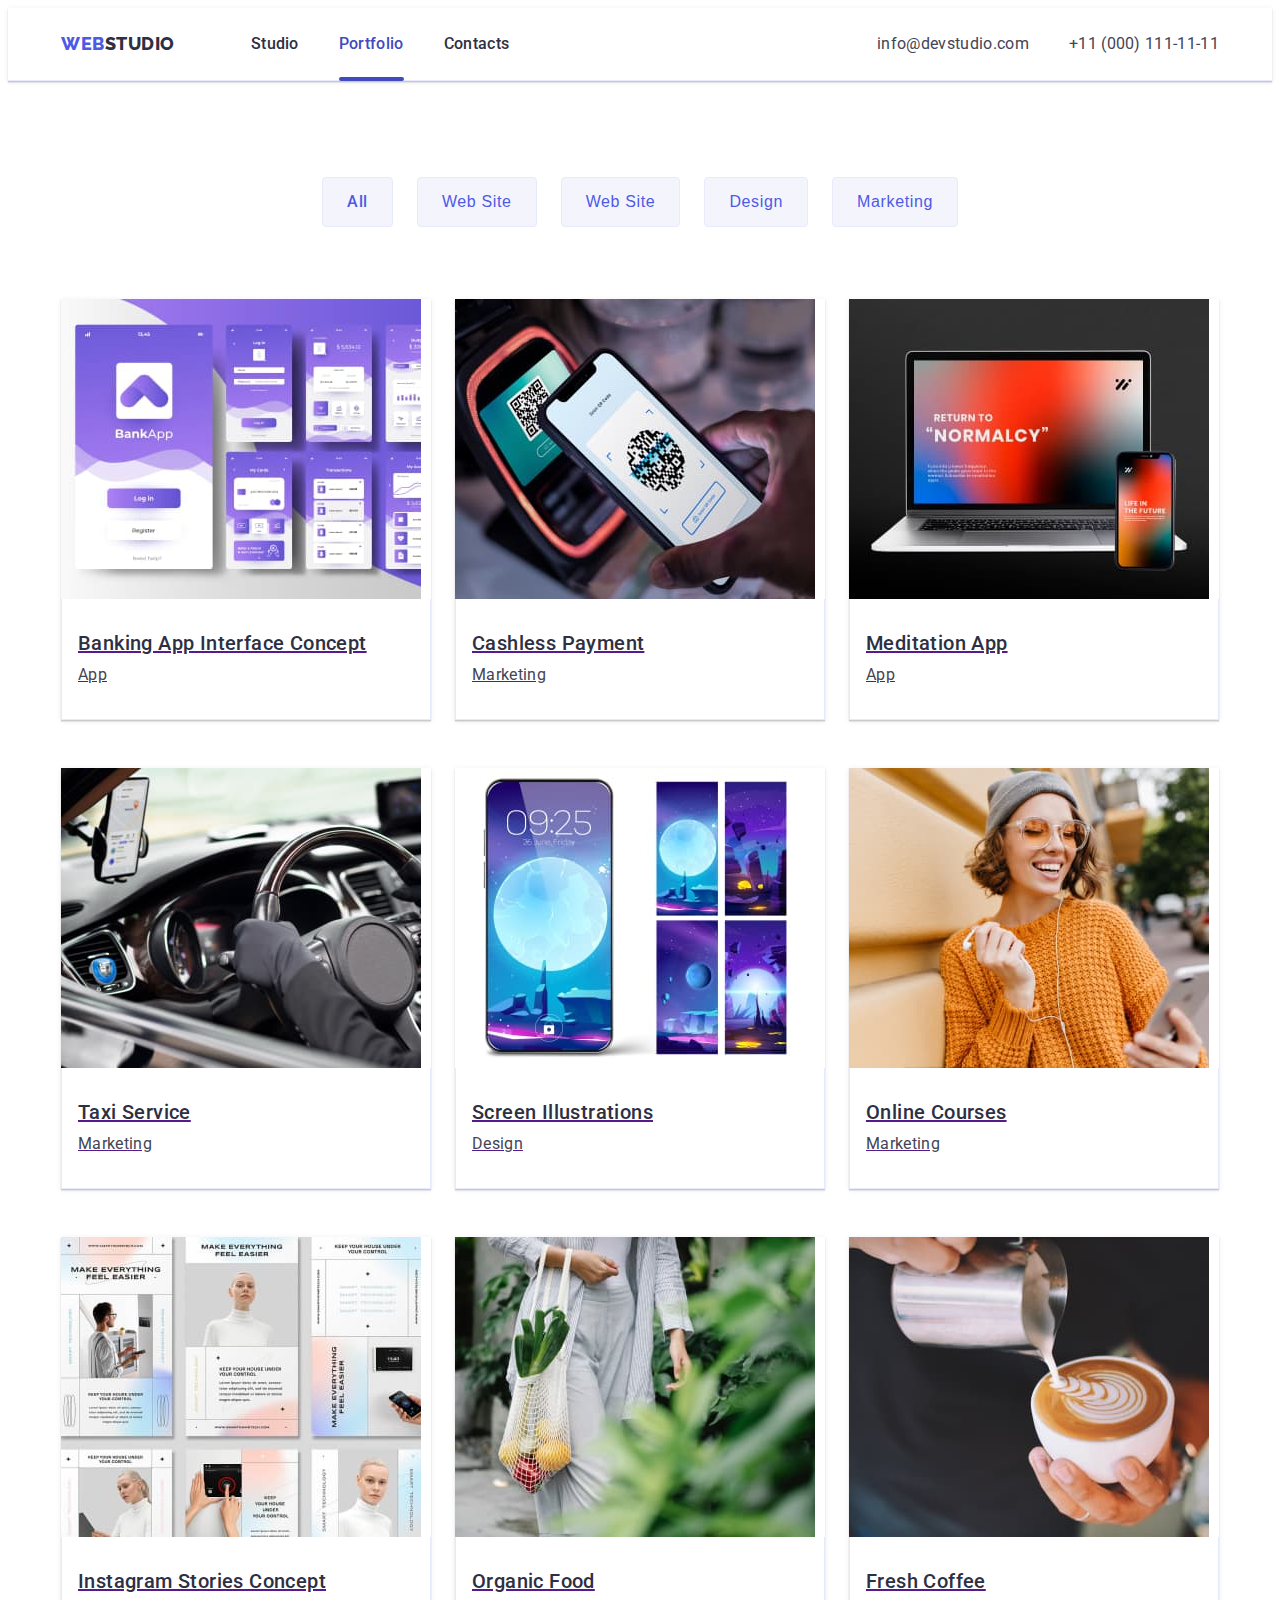
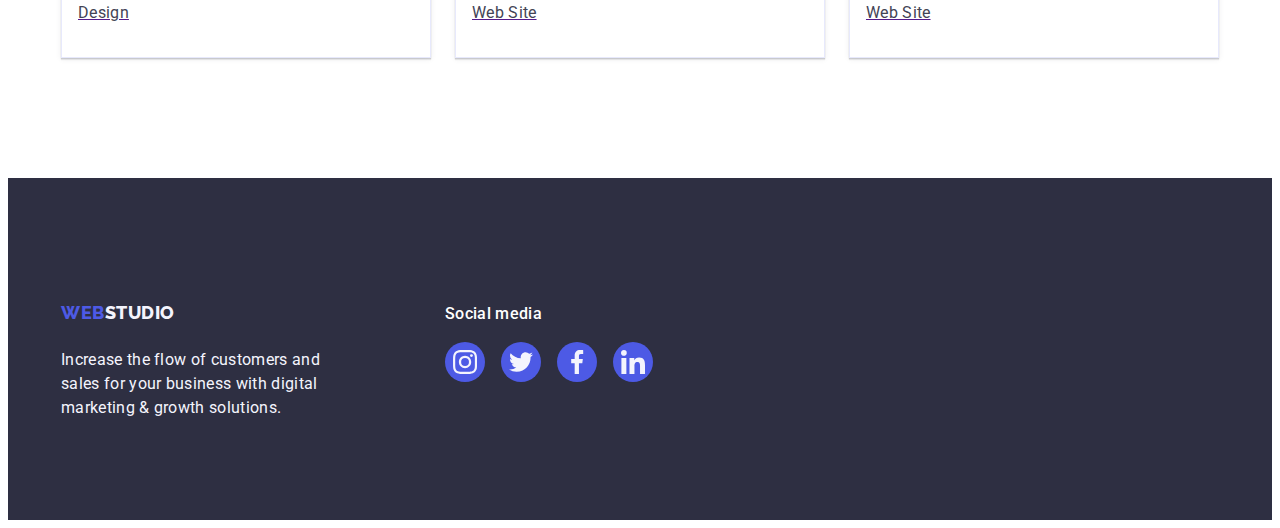
==== commit e7661d60: "+" ====
--- a/portfolio.html
+++ b/portfolio.html
@@ -64,7 +64,7 @@
           <h1 class="visually-hidden">Projects</h1>
           <ul class="projects-list list">
             <li>
-             <button type="button" class="portfolio-item-link link">All</button>
+             <a href="" class="portfolio-item-link link">All</a>
             </li>
             <li>
               <button type="button" class="portfolio-item-link link">Web Site</button>
--- a/css/styles.css
+++ b/css/styles.css
@@ -567,7 +567,7 @@
   top: 0;
   left: 0;
   height: 100%;
-  padding: 40px 32px 0 32px;
+  padding: 40px 32px;
   font-size: 16px;
   font-style: normal;
   font-weight: 400;
@@ -576,8 +576,7 @@
   position: absolute;
   background-color: var(--item-color);
   transform: translateY(100%);
-  transition: transform 250ms;
-  animation-timing-function: cubic-bezier(0.4, 0, 0.2, 1);
+  transition: transform 250ms cubic-bezier(0.4, 0, 0.2, 1);
 }
 
 .portfolio-item-link {
@@ -594,7 +593,10 @@
   display: block;
   padding: 12px 24px;
   border-radius: 4px;
-  transition: background-color 250ms cubic-bezier(0.4, 0, 0.2, 1);
+  transition: color 250ms cubic-bezier(0.4, 0, 0.2, 1),
+    background-color 250ms cubic-bezier(0.4, 0, 0.2, 1),
+    border-color 250ms cubic-bezier(0.4, 0, 0.2, 1),
+    box-shadow 250ms cubic-bezier(0.4, 0, 0.2, 1);
 }
 
 .portfolio-item-link:hover,
@@ -607,6 +609,7 @@
 }
 
 .projects-item {
+  display: block;
   background-color: #fff;
   width: calc((100% - 48px) / 3);
   box-shadow: 0px 2px 1px 0px rgba(46, 47, 66, 0.08),
@@ -637,6 +640,12 @@
 
 .projects-link {
   transition: box-shadow 250ms cubic-bezier(0.4, 0, 0.2, 1);
+}
+
+.projects-link:hover,
+.projects-link:focus {
+  box-shadow: 0px 1px 6px rgba(46, 47, 66, 0.08),
+    0px 1px 1px rgba(46, 47, 66, 0.16), 0px 2px 1px rgba(46, 47, 66, 0.08);
 }
 
 .portfolio-card {
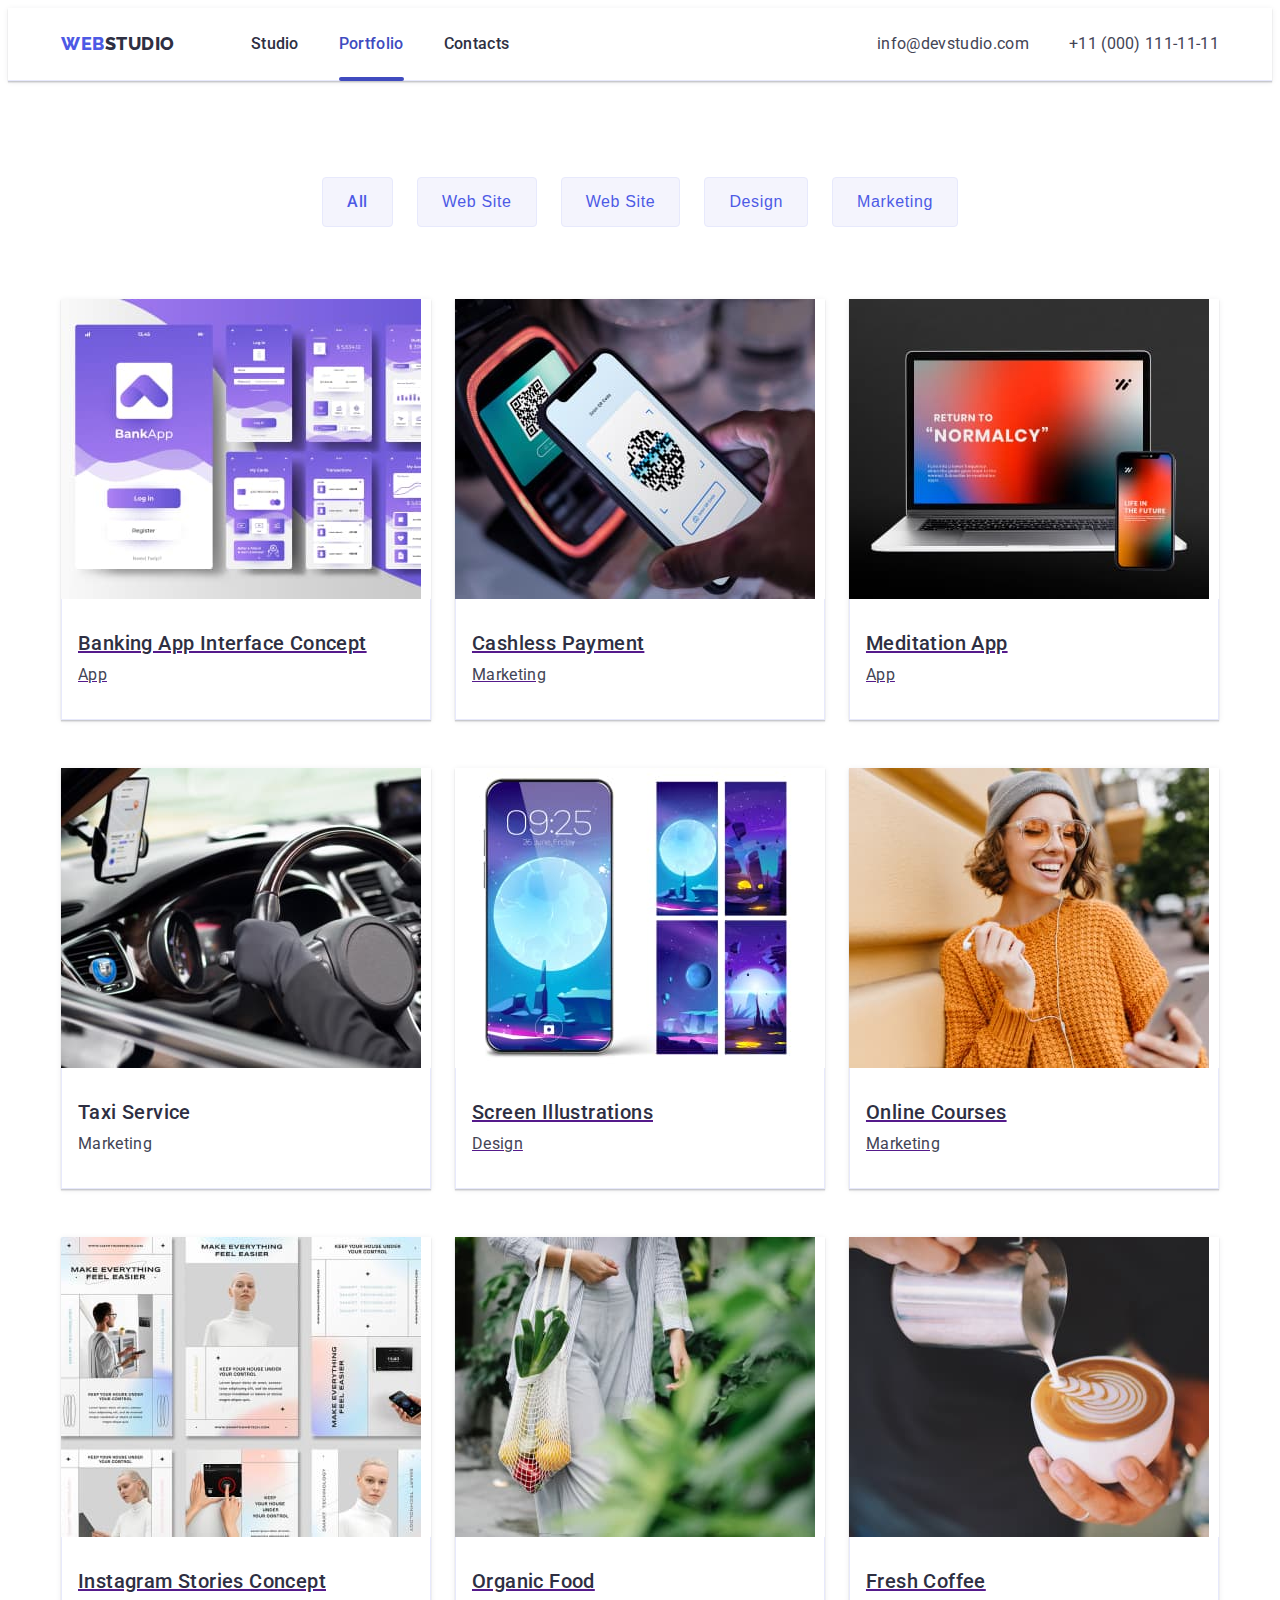
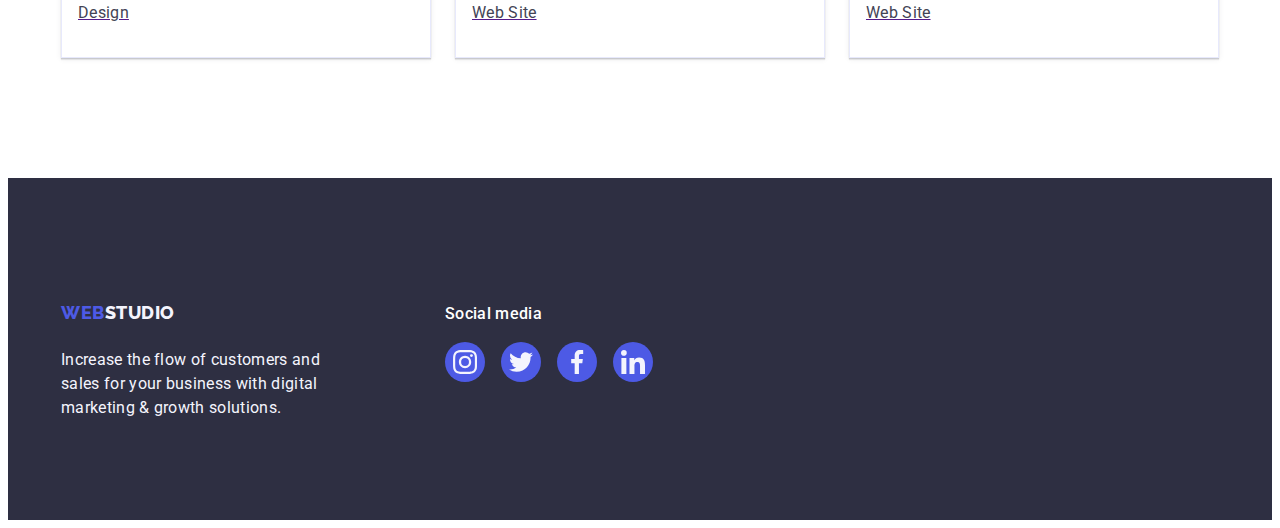
==== commit 3aa206d9: "+" ====
--- a/portfolio.html
+++ b/portfolio.html
@@ -64,37 +64,45 @@
           <h1 class="visually-hidden">Projects</h1>
           <ul class="projects-list list">
             <li>
-             <a href="" class="portfolio-item-link link">All</a>
-            </li>
-            <li>
-              <button type="button" class="portfolio-item-link link">Web Site</button>
-            </li>
-            <li>
-              <button type="button" class="portfolio-item-link link">Web Site</button>
-            </li>
-            <li>
-              <button type="button" class="portfolio-item-link link">Design</button>
-            </li>
-            <li>
-              <button type="button" class="portfolio-item-link link">Marketing</button>
+              <a href="" class="portfolio-item-link link">All</a>
+            </li>
+            <li>
+              <button type="button" class="portfolio-item-link link">
+                Web Site
+              </button>
+            </li>
+            <li>
+              <button type="button" class="portfolio-item-link link">
+                Web Site
+              </button>
+            </li>
+            <li>
+              <button type="button" class="portfolio-item-link link">
+                Design
+              </button>
+            </li>
+            <li>
+              <button type="button" class="portfolio-item-link link">
+                Marketing
+              </button>
             </li>
           </ul>
           <ul class="projects list">
             <li class="projects-item list">
               <a href="" class="projects-link">
                 <div class="portfolio-cover">
-                <img
-                  class="projects-content"
-                  src="./images/Bank.jpg"
-                  alt="Banking content"
-                  width="360"
-                />
-                <p class="portfolio-cover-text">
-                  14 Stylish and User-Friendly App Design Concepts · Task
-                  Manager App · Calorie Tracker App · Exotic Fruit Ecommerce
-                  App · Cloud Storage App
-                </p>
-              </div>
+                  <img
+                    class="projects-content"
+                    src="./images/Bank.jpg"
+                    alt="Banking content"
+                    width="360"
+                  />
+                  <p class="portfolio-cover-text">
+                    14 Stylish and User-Friendly App Design Concepts · Task
+                    Manager App · Calorie Tracker App · Exotic Fruit Ecommerce
+                    App · Cloud Storage App
+                  </p>
+                </div>
                 <div class="portfolio-card">
                   <h2 class="content-logo">Banking App Interface Concept</h2>
                   <p class="logo-info">App</p>
@@ -103,12 +111,19 @@
             </li>
             <li class="projects-item list">
               <a href="" class="projects-link">
+                <div class="portfolio-cover">
                   <img
                     class="projects-content"
                     src="./images/Payment.jpg"
                     alt="Payment"
                     width="360"
                   />
+                  <p class="portfolio-cover-text">
+                    14 Stylish and User-Friendly App Design Concepts · Task
+                    Manager App · Calorie Tracker App · Exotic Fruit Ecommerce
+                    App · Cloud Storage App
+                  </p>
+                </div>
                 <div class="portfolio-card">
                   <h2 class="content-logo">Cashless Payment</h2>
                   <p class="logo-info">Marketing</p>
@@ -116,13 +131,20 @@
               </a>
             </li>
             <li class="projects-item list">
-              <a href="" class="projects-link"
-                ><img
-                  class="projects-content"
-                  src="./images/Meditation.jpg"
-                  alt="Meditation App"
-                  width="360"
-                />
+              <a href="" class="projects-link">
+                <div class="portfolio-cover">
+                  <img
+                    class="projects-content"
+                    src="./images/Meditation.jpg"
+                    alt="Meditation App"
+                    width="360"
+                  />
+                  <p class="portfolio-cover-text">
+                    14 Stylish and User-Friendly App Design Concepts · Task
+                    Manager App · Calorie Tracker App · Exotic Fruit Ecommerce
+                    App · Cloud Storage App
+                  </p>
+                </div>
                 <div class="portfolio-card">
                   <h2 class="content-logo">Meditation App</h2>
                   <p class="logo-info">App</p>
@@ -130,13 +152,20 @@
               </a>
             </li>
             <li class="projects-item list">
-              <a href="" class="projects-link"
-                ><img
-                  class="projects-content"
-                  src="./images/Taxi.jpg"
-                  alt="Taxi Service"
-                  width="360"
-                />
+              <a href="" class="projects-link"></a>
+                <div class="portfolio-cover">
+                  <img
+                    class="projects-content"
+                    src="./images/Taxi.jpg"
+                    alt="Taxi Service"
+                    width="360"
+                  />
+                  <p class="portfolio-cover-text">
+                    14 Stylish and User-Friendly App Design Concepts · Task
+                    Manager App · Calorie Tracker App · Exotic Fruit Ecommerce
+                    App · Cloud Storage App
+                  </p>
+                </div>
                 <div class="portfolio-card">
                   <h2 class="content-logo">Taxi Service</h2>
                   <p class="logo-info">Marketing</p>
@@ -144,13 +173,20 @@
               </a>
             </li>
             <li class="projects-item list">
-              <a href="" class="projects-link"
-                ><img
-                  class="projects-content"
-                  src="./images/Screen.jpg"
-                  alt="Screen Illustrations"
-                  width="360"
-                />
+              <a href="" class="projects-link">
+                <div class="portfolio-cover">
+                  <img
+                    class="projects-content"
+                    src="./images/Screen.jpg"
+                    alt="Screen Illustrations"
+                    width="360"
+                  />
+                  <p class="portfolio-cover-text">
+                    14 Stylish and User-Friendly App Design Concepts · Task
+                    Manager App · Calorie Tracker App · Exotic Fruit Ecommerce
+                    App · Cloud Storage App
+                  </p>
+                </div>
                 <div class="portfolio-card">
                   <h2 class="content-logo">Screen Illustrations</h2>
                   <p class="logo-info">Design</p>
@@ -158,13 +194,20 @@
               </a>
             </li>
             <li class="projects-item list">
-              <a href="" class="projects-link"
-                ><img
-                  class="projects-content"
-                  src="./images/Courses.jpg"
-                  alt="Online Courses"
-                  width="360"
-                />
+              <a href="" class="projects-link">
+                <div class="portfolio-cover">
+                  <img
+                    class="projects-content"
+                    src="./images/Courses.jpg"
+                    alt="Online Courses"
+                    width="360"
+                  />
+                  <p class="portfolio-cover-text">
+                    14 Stylish and User-Friendly App Design Concepts · Task
+                    Manager App · Calorie Tracker App · Exotic Fruit Ecommerce
+                    App · Cloud Storage App
+                  </p>
+                </div>
                 <div class="portfolio-card">
                   <h2 class="content-logo">Online Courses</h2>
                   <p class="logo-info">Marketing</p>
@@ -172,13 +215,20 @@
               </a>
             </li>
             <li class="projects-item list">
-              <a href="" class="projects-link"
-                ><img
-                  class="projects-content"
-                  src="./images/Insta.jpg"
-                  alt="Instagram Stories Concept"
-                  width="360"
-                />
+              <a href="" class="projects-link">
+                <div class="portfolio-cover">
+                  <img
+                    class="projects-content"
+                    src="./images/Insta.jpg"
+                    alt="Instagram Stories Concept"
+                    width="360"
+                  />
+                  <p class="portfolio-cover-text">
+                    14 Stylish and User-Friendly App Design Concepts · Task
+                    Manager App · Calorie Tracker App · Exotic Fruit Ecommerce
+                    App · Cloud Storage App
+                  </p>
+                </div>
                 <div class="portfolio-card">
                   <h2 class="content-logo">Instagram Stories Concept</h2>
                   <p class="logo-info">Design</p>
@@ -186,13 +236,20 @@
               </a>
             </li>
             <li class="projects-item list">
-              <a href="" class="projects-link"
-                ><img
-                  class="projects-content"
-                  src="./images/Food.jpg"
-                  alt="Organic Food"
-                  width="360"
-                />
+              <a href="" class="projects-link">
+                <div class="portfolio-cover">
+                  <img
+                    class="projects-content"
+                    src="./images/Food.jpg"
+                    alt="Organic Food"
+                    width="360"
+                  />
+                  <p class="portfolio-cover-text">
+                    14 Stylish and User-Friendly App Design Concepts · Task
+                    Manager App · Calorie Tracker App · Exotic Fruit Ecommerce
+                    App · Cloud Storage App
+                  </p>
+                </div>
                 <div class="portfolio-card">
                   <h2 class="content-logo">Organic Food</h2>
                   <p class="logo-info">Web Site</p>
@@ -200,13 +257,20 @@
               </a>
             </li>
             <li class="projects-item list">
-              <a href="" class="projects-link"
-                ><img
-                  class="projects-content"
-                  src="./images/Coffee.jpg"
-                  alt="Fresh Coffee"
-                  width="360"
-                />
+              <a href="" class="projects-link">
+                <div class="portfolio-cover">
+                  <img
+                    class="projects-content"
+                    src="./images/Coffee.jpg"
+                    alt="Fresh Coffee"
+                    width="360"
+                  />
+                  <p class="portfolio-cover-text">
+                    14 Stylish and User-Friendly App Design Concepts · Task
+                    Manager App · Calorie Tracker App · Exotic Fruit Ecommerce
+                    App · Cloud Storage App
+                  </p>
+                </div>
                 <div class="portfolio-card">
                   <h2 class="content-logo">Fresh Coffee</h2>
                   <p class="logo-info">Web Site</p>
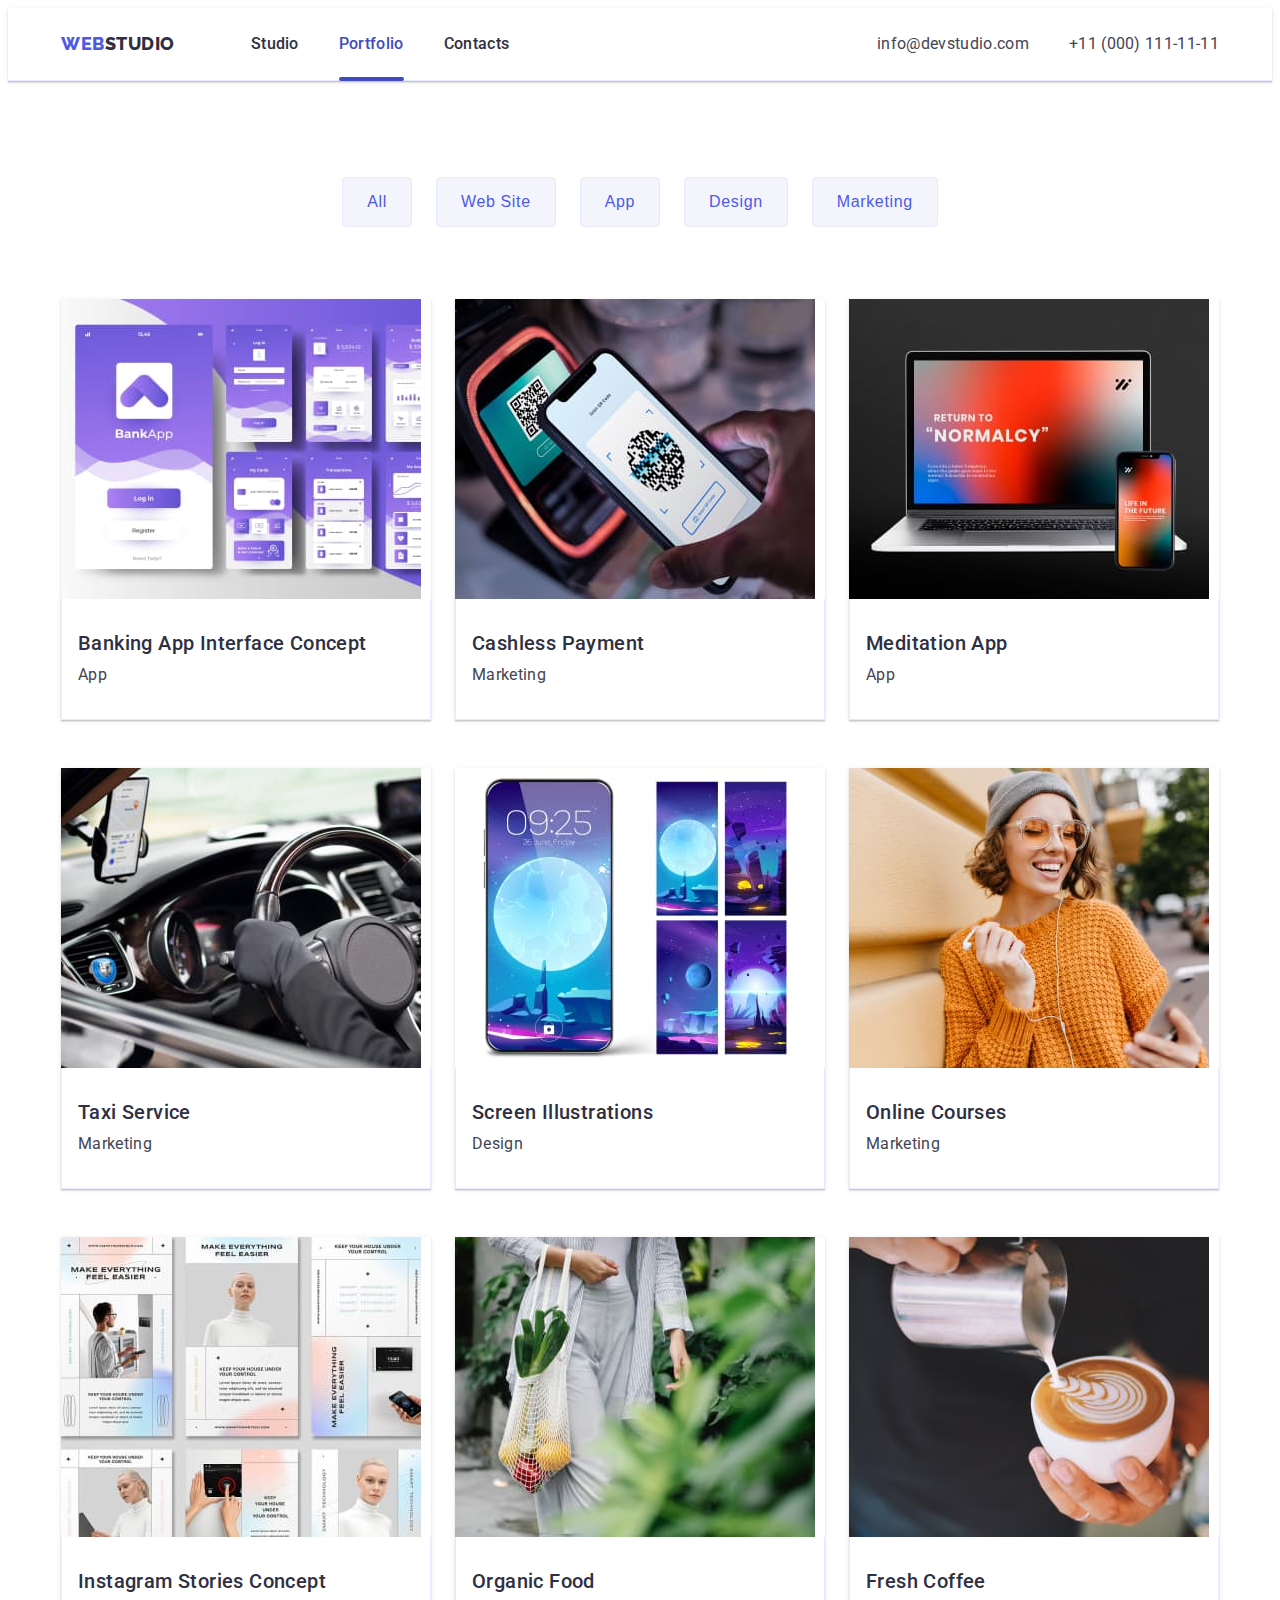
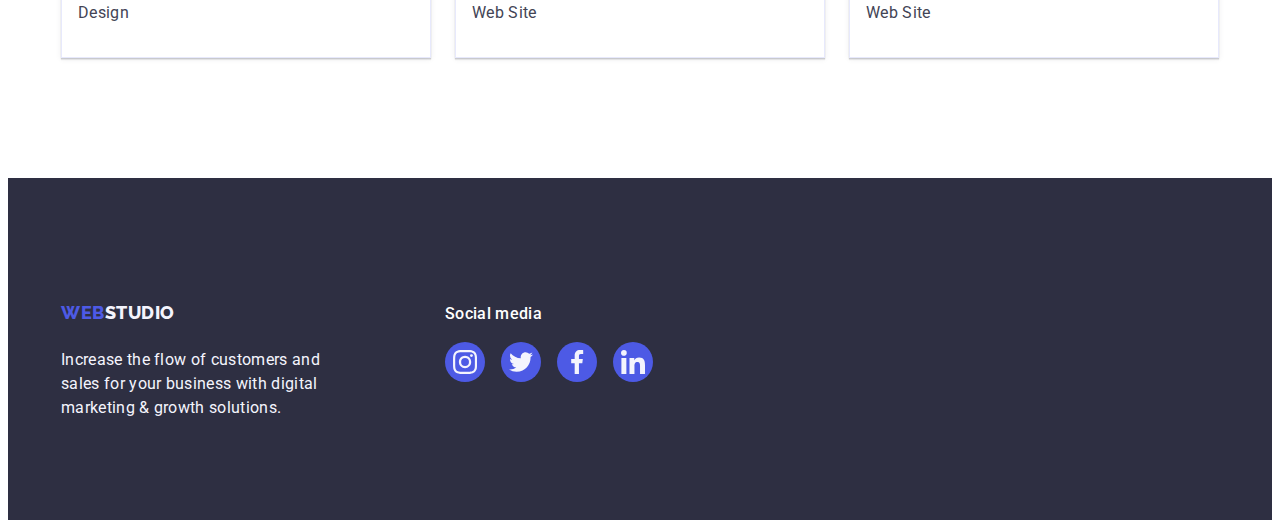
==== commit fecef3c9: "+" ====
--- a/portfolio.html
+++ b/portfolio.html
@@ -64,7 +64,9 @@
           <h1 class="visually-hidden">Projects</h1>
           <ul class="projects-list list">
             <li>
-              <a href="" class="portfolio-item-link link">All</a>
+              <button type="button" class="portfolio-item-link link">
+                All
+              </button>
             </li>
             <li>
               <button type="button" class="portfolio-item-link link">
@@ -73,7 +75,7 @@
             </li>
             <li>
               <button type="button" class="portfolio-item-link link">
-                Web Site
+                App
               </button>
             </li>
             <li>
@@ -89,7 +91,7 @@
           </ul>
           <ul class="projects list">
             <li class="projects-item list">
-              <a href="" class="projects-link">
+              <a href="" class="projects-link link">
                 <div class="portfolio-cover">
                   <img
                     class="projects-content"
@@ -110,7 +112,7 @@
               </a>
             </li>
             <li class="projects-item list">
-              <a href="" class="projects-link">
+              <a href="" class="projects-link link">
                 <div class="portfolio-cover">
                   <img
                     class="projects-content"
@@ -131,7 +133,7 @@
               </a>
             </li>
             <li class="projects-item list">
-              <a href="" class="projects-link">
+              <a href="" class="projects-link link">
                 <div class="portfolio-cover">
                   <img
                     class="projects-content"
@@ -152,7 +154,7 @@
               </a>
             </li>
             <li class="projects-item list">
-              <a href="" class="projects-link"></a>
+              <a href="" class="projects-link link">
                 <div class="portfolio-cover">
                   <img
                     class="projects-content"
@@ -173,7 +175,7 @@
               </a>
             </li>
             <li class="projects-item list">
-              <a href="" class="projects-link">
+              <a href="" class="projects-link link">
                 <div class="portfolio-cover">
                   <img
                     class="projects-content"
@@ -194,7 +196,7 @@
               </a>
             </li>
             <li class="projects-item list">
-              <a href="" class="projects-link">
+              <a href="" class="projects-link link">
                 <div class="portfolio-cover">
                   <img
                     class="projects-content"
@@ -215,7 +217,7 @@
               </a>
             </li>
             <li class="projects-item list">
-              <a href="" class="projects-link">
+              <a href="" class="projects-link link">
                 <div class="portfolio-cover">
                   <img
                     class="projects-content"
@@ -236,7 +238,7 @@
               </a>
             </li>
             <li class="projects-item list">
-              <a href="" class="projects-link">
+              <a href="" class="projects-link link">
                 <div class="portfolio-cover">
                   <img
                     class="projects-content"
@@ -257,7 +259,7 @@
               </a>
             </li>
             <li class="projects-item list">
-              <a href="" class="projects-link">
+              <a href="" class="projects-link link">
                 <div class="portfolio-cover">
                   <img
                     class="projects-content"
--- a/css/styles.css
+++ b/css/styles.css
@@ -198,7 +198,7 @@
       rgba(46, 47, 66, 0.7),
       rgba(46, 47, 66, 0.7)
     ),
-    url(../images/people-office.jpg);
+    url(../images/people-office1.jpg);
   background-repeat: no-repeat;
   background-position: center;
   background-size: cover;
